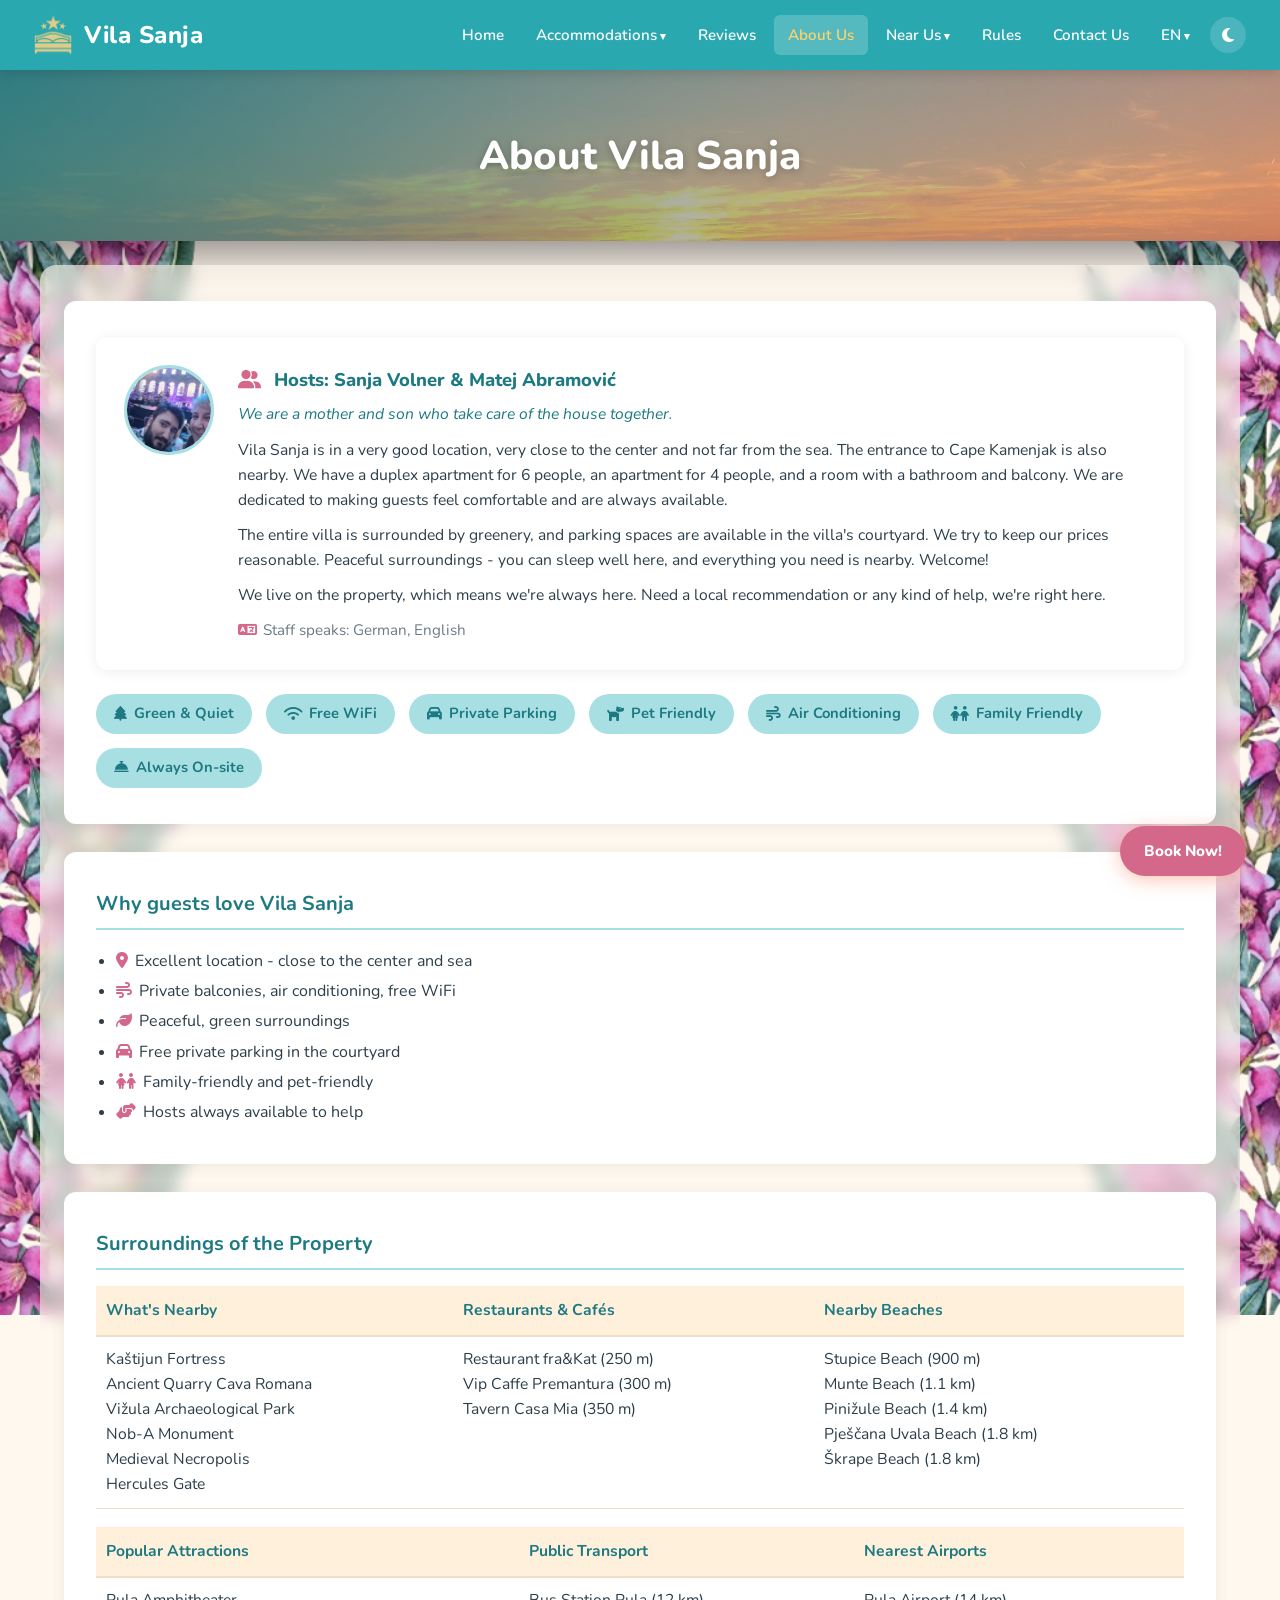
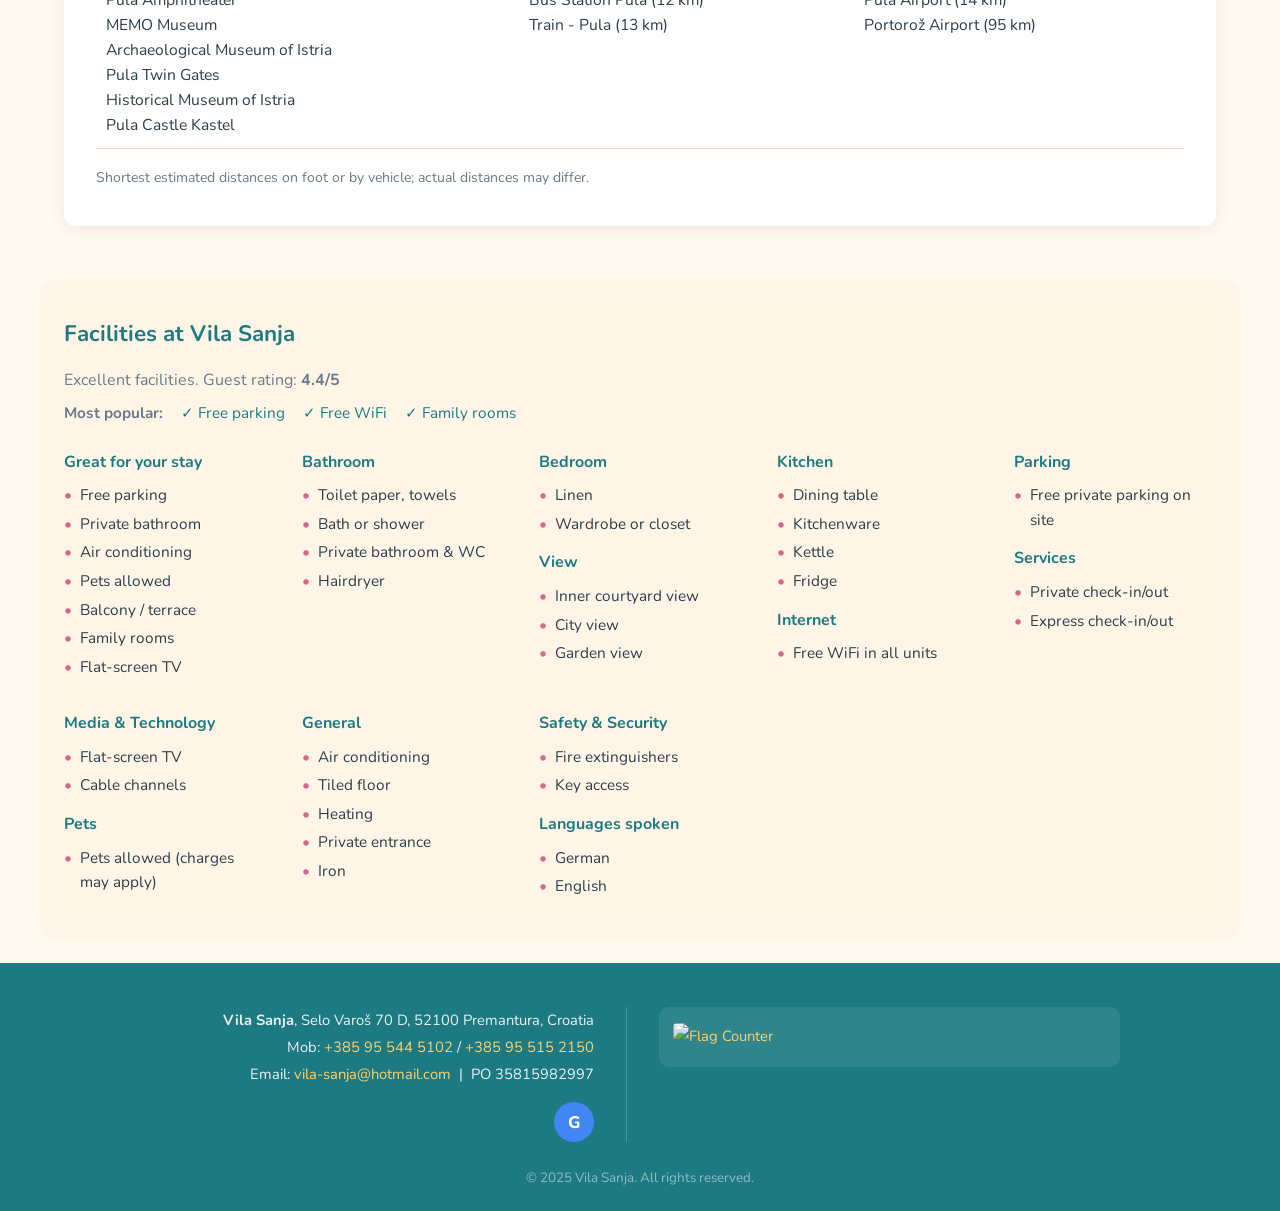
==== about.html @ 1d24e428 "Add dark mode feature and improve SEO metadata across all pages - Implemented dark mode toggle funct" ====
﻿<!DOCTYPE html>
<html lang="en">
<head>
    <meta charset="UTF-8">
    <meta name="viewport" content="width=device-width, initial-scale=1.0">
    <title>About Us - Vila Sanja, Premantura</title>
    <meta name="description" content="Learn about Vila Sanja, a family-run villa in Premantura, Istria. Meet your hosts and discover what makes our guests keep coming back.">
    <meta property="og:type" content="website">
    <meta property="og:site_name" content="Vila Sanja">
    <meta property="og:locale" content="en_US">
    <meta property="og:title" content="About Us – Vila Sanja | Family Villa in Premantura">
    <meta property="og:description" content="Learn about Vila Sanja, a family-run villa in Premantura, Istria. Meet your hosts and discover what makes our guests keep coming back.">
    <meta property="og:image" content="https://vilasanja.com/images/depo/sunset.jpg">
    <meta property="og:url" content="https://vilasanja.com/about.html">
    <meta name="twitter:card" content="summary_large_image">
    <meta name="twitter:title" content="About Us – Vila Sanja | Family Villa in Premantura">
    <meta name="twitter:description" content="Learn about Vila Sanja, a family-run villa in Premantura, Istria. Meet your hosts and discover what makes our guests keep coming back.">
    <meta name="twitter:image" content="https://vilasanja.com/images/depo/sunset.jpg>
    <link rel="icon" type="image/png" href="images/depo/logo.png">
    <link rel="stylesheet" href="styles.css">
    <script>try{document.documentElement.setAttribute('data-theme',localStorage.getItem('vs-theme')||'light')}catch(e){}</script>
    <link rel="stylesheet" href="https://cdnjs.cloudflare.com/ajax/libs/font-awesome/6.4.2/css/all.min.css">
</head>
<body>
<div class="deco deco-l" aria-hidden="true"></div>
<div class="deco deco-r" aria-hidden="true"></div>

<header id="site-header">
    <a href="index.html" class="header-logo">
        <img src="images/depo/logo.png" alt="Vila Sanja Logo" style="height:42px;width:auto;">
        <div class="logo">Vila Sanja</div>
    </a>
    <div class="menu-toggle"><span></span><span></span><span></span></div>
    <nav>
        <ul>
            <li><a href="index.html" data-i18n="nav.home">Home</a></li>
            <li class="dropdown">
                <a href="accommodations.html" class="dropdown-toggle" data-i18n="nav.accom">Accommodations</a>
                <ul class="dropdown-menu">
                    <li><a href="duplex-apartment.html" data-i18n="nav.duplex">Duplex Apartment</a></li>
                    <li><a href="one-bedroom.html" data-i18n="nav.apartment">Apartment</a></li>
                    <li><a href="room.html" data-i18n="nav.room">Room</a></li>
                </ul>
            </li>
            <li><a href="reviews.html" data-i18n="nav.reviews">Reviews</a></li>
            <li><a href="about.html" class="active" data-i18n="nav.about">About Us</a></li>
            <li class="dropdown">
                <a href="premantura.html" class="dropdown-toggle" data-i18n="nav.nearus">Near Us</a>
                <ul class="dropdown-menu">
                    <li><a href="premantura-beaches.html" data-i18n="nav.beaches">Rt Kamenjak</a></li>
                    <li><a href="premantura-attractions.html" data-i18n="nav.attr">Local Attractions</a></li>
                    <li><a href="premantura-towns.html" data-i18n="nav.towns">Nearby Towns</a></li>
                </ul>
            </li>
            <li><a href="rules.html" data-i18n="nav.rules">Rules</a></li>
            <li><a href="contact.html" data-i18n="nav.contact">Contact Us</a></li>
            <li class="dropdown">
                <a href="#" class="dropdown-toggle lang-toggle" id="lang-current"><i class="fa-solid fa-globe" style="font-size:0.85em;margin-right:4px;opacity:0.85;"></i>EN</a>
                <ul class="dropdown-menu">
                    <li><a href="#" class="lang-option" data-lang="en">EN - English</a></li>
                    <li><a href="#" class="lang-option" data-lang="hr">HR - Hrvatski</a></li>
                    <li><a href="#" class="lang-option" data-lang="de">DE - Deutsch</a></li>
                </ul>
            </li>
            <li>
                <button class="dark-mode-toggle" id="dark-mode-btn" aria-label="Switch to dark mode"><i class="fa-solid fa-moon"></i></button>
            </li>
        </ul>
    </nav>
</header>

<main>
    <section class="hero-mini">
        <h1 data-i18n="abt.hero">About Vila Sanja</h1>
    </section>

    <div class="section" style="padding-bottom:30px;">
        <!-- Host row -->
        <div class="about-card">
            <div class="host-box">
                <img loading="lazy" src="images/index/owners.jpg" alt="Sanja Volner &amp; Matej Abramović">
                <div>
                    <h3 style="margin:0 0 8px 0;color:var(--sea-deep);font-size:1.15rem;font-weight:800;">
                        <i class="fa-solid fa-user-group" style="color:var(--coral);margin-right:8px;"></i>
                        <span data-i18n="abt.host.title">Hosts: Sanja Volner &amp; Matej Abramović</span>
                    </h3>
                    <p style="margin-bottom:10px;font-style:italic;color:var(--sea-deep);" data-i18n="abt.host.intro">We are a mother and son who take care of the house together.</p>
                    <p data-i18n="abt.host.p1">Vila Sanja is in a very good location, very close to the center and not far from the sea. The entrance to Cape Kamenjak is also nearby. We have a duplex apartment for 6 people, an apartment for 4 people, and a room with a bathroom and balcony. We are dedicated to making guests feel comfortable and are always available.</p>
                    <p style="margin-top:10px;" data-i18n="abt.host.p2">The entire villa is surrounded by greenery, and parking spaces are available in the villa's courtyard. We try to keep our prices reasonable. Peaceful surroundings - you can sleep well here, and everything you need is nearby. Welcome!</p>
                    <p style="margin-top:10px;" data-i18n="abt.host.p3">We live on the property, which means we're always here. Need a local recommendation or any kind of help, we're right here.</p>
                    <p style="margin-top:10px;color:var(--text-lt);font-size:0.95rem;">
                        <i class="fa-solid fa-language" style="color:var(--coral);margin-right:6px;"></i><span data-i18n="abt.host.langs">Staff speaks: German, English</span>
                    </p>
                </div>
            </div>

            <!-- Feature chips -->
            <div class="features-bar" style="margin-top:24px;">
                <span class="feat-chip"><i class="fa-solid fa-tree"></i> <span data-i18n="abt.chip.green">Green &amp; Quiet</span></span>
                <span class="feat-chip"><i class="fa-solid fa-wifi"></i> <span data-i18n="abt.chip.wifi">Free WiFi</span></span>
                <span class="feat-chip"><i class="fa-solid fa-car"></i> <span data-i18n="abt.chip.park">Private Parking</span></span>
                <span class="feat-chip"><i class="fa-solid fa-dog"></i> <span data-i18n="abt.chip.pet">Pet Friendly</span></span>
                <span class="feat-chip"><i class="fa-solid fa-wind"></i> <span data-i18n="abt.chip.ac">Air Conditioning</span></span>
                <span class="feat-chip"><i class="fa-solid fa-children"></i> <span data-i18n="abt.chip.fam">Family Friendly</span></span>
                <span class="feat-chip"><i class="fa-solid fa-bell-concierge"></i> <span data-i18n="abt.chip.onsite">Always On-site</span></span>
            </div>
        </div>

        <!-- Why guests love us -->
        <div class="about-card">
            <div class="page-section-title" data-i18n="abt.love.title">Why guests love Vila Sanja</div>
            <ul style="padding-left:20px;margin:0;line-height:1.9;color:var(--text);">
                <li><i class="fa-solid fa-location-dot" style="color:var(--coral);margin-right:7px;"></i><span data-i18n="abt.love.1">Excellent location - close to the center and sea</span></li>
                <li><i class="fa-solid fa-wind" style="color:var(--coral);margin-right:7px;"></i><span data-i18n="abt.love.2">Private balconies, air conditioning, free WiFi</span></li>
                <li><i class="fa-solid fa-leaf" style="color:var(--coral);margin-right:7px;"></i><span data-i18n="abt.love.3">Peaceful, green surroundings</span></li>
                <li><i class="fa-solid fa-car" style="color:var(--coral);margin-right:7px;"></i><span data-i18n="abt.love.4">Free private parking in the courtyard</span></li>
                <li><i class="fa-solid fa-children" style="color:var(--coral);margin-right:7px;"></i><span data-i18n="abt.love.5">Family-friendly and pet-friendly</span></li>
                <li><i class="fa-solid fa-handshake-angle" style="color:var(--coral);margin-right:7px;"></i><span data-i18n="abt.love.6">Hosts always available to help</span></li>
            </ul>
        </div>

        <!-- Surroundings -->
        <div class="about-card">
            <div class="page-section-title" data-i18n="abt.surr.title">Surroundings of the Property</div>
            <table class="about-location-table">
                <thead>
                    <tr>
                        <th data-i18n="abt.tbl.nearby">What's Nearby</th>
                        <th data-i18n="abt.tbl.rest">Restaurants &amp; Cafés</th>
                        <th data-i18n="abt.tbl.beach">Nearby Beaches</th>
                    </tr>
                </thead>
                <tbody>
                    <tr>
                        <td>Kaštijun Fortress<br>Ancient Quarry Cava Romana<br>Vižula Archaeological Park<br>Nob-A Monument<br>Medieval Necropolis<br>Hercules Gate</td>
                        <td>Restaurant fra&amp;Kat (250 m)<br>Vip Caffe Premantura (300 m)<br>Tavern Casa Mia (350 m)</td>
                        <td>Stupice Beach (900 m)<br>Munte Beach (1.1 km)<br>Pinižule Beach (1.4 km)<br>Pješčana Uvala Beach (1.8 km)<br>Škrape Beach (1.8 km)</td>
                    </tr>
                </tbody>
            </table>
            <table class="about-location-table">
                <thead>
                    <tr>
                        <th data-i18n="abt.tbl.attr">Popular Attractions</th>
                        <th data-i18n="abt.tbl.trans">Public Transport</th>
                        <th data-i18n="abt.tbl.air">Nearest Airports</th>
                    </tr>
                </thead>
                <tbody>
                    <tr>
                        <td>Pula Amphitheater<br>MEMO Museum<br>Archaeological Museum of Istria<br>Pula Twin Gates<br>Historical Museum of Istria<br>Pula Castle Kastel</td>
                        <td>Bus Station Pula (12 km)<br>Train - Pula (13 km)</td>
                        <td>Pula Airport (14 km)<br>Portorož Airport (95 km)</td>
                    </tr>
                </tbody>
            </table>
            <p style="font-size:0.88rem;color:var(--text-lt);margin:4px 0 0 0;" data-i18n="abt.tbl.note">Shortest estimated distances on foot or by vehicle; actual distances may differ.</p>
        </div>
    </div>

    <!-- Facilities -->
    <section class="section-alt">
        <div class="inner">
            <div class="page-section-title" style="font-size:1.4rem;border-bottom:none;padding-bottom:0;" data-i18n="abt.fac.title">Facilities at Vila Sanja</div>
            <p style="color:var(--text-lt);margin:6px 0 8px 0;" data-i18n="abt.fac.rating">Excellent facilities. Guest rating: <strong>4.4/5</strong></p>
            <div style="color:var(--text-lt);margin-bottom:24px;font-size:0.96rem;">
                <strong data-i18n="abt.fac.pop">Most popular:</strong>
                <span style="margin-left:14px;color:var(--sea-deep);">&#10003; Free parking</span>
                <span style="margin-left:14px;color:var(--sea-deep);" data-i18n="abt.pop.wifi">&#10003; Free WiFi</span>
                <span style="margin-left:14px;color:var(--sea-deep);" data-i18n="abt.pop.fam">&#10003; Family rooms</span>
            </div>
            <div class="feat-grid">
                <div>
                    <div class="feat-title" data-i18n="abt.fac.t1">Great for your stay</div>
                    <ul class="feat-list">
                        <li data-i18n="abt.f1.l1">Free parking</li><li data-i18n="abt.f1.l2">Private bathroom</li><li data-i18n="abt.f1.l3">Air conditioning</li>
                        <li data-i18n="abt.f1.l4">Pets allowed</li><li data-i18n="abt.f1.l5">Balcony / terrace</li><li data-i18n="abt.f1.l6">Family rooms</li><li data-i18n="abt.f1.l7">Flat-screen TV</li>
                    </ul>
                </div>
                <div>
                    <div class="feat-title" data-i18n="abt.fac.t2">Bathroom</div>
                    <ul class="feat-list">
                        <li data-i18n="abt.f2.l1">Toilet paper, towels</li><li data-i18n="abt.f2.l2">Bath or shower</li>
                        <li data-i18n="abt.f2.l3">Private bathroom &amp; WC</li><li data-i18n="abt.f2.l4">Hairdryer</li>
                    </ul>
                </div>
                <div>
                    <div class="feat-title" data-i18n="abt.fac.t3">Bedroom</div>
                    <ul class="feat-list"><li data-i18n="abt.f3.l1">Linen</li><li data-i18n="abt.f3.l2">Wardrobe or closet</li></ul>
                    <div class="feat-title" style="margin-top:14px;" data-i18n="abt.fac.t4">View</div>
                    <ul class="feat-list">
                        <li data-i18n="abt.f4.l1">Inner courtyard view</li><li data-i18n="abt.f4.l2">City view</li><li data-i18n="abt.f4.l3">Garden view</li>
                    </ul>
                </div>
                <div>
                    <div class="feat-title" data-i18n="abt.fac.t6">Kitchen</div>
                    <ul class="feat-list"><li data-i18n="abt.f6.l1">Dining table</li><li data-i18n="abt.f6.l2">Kitchenware</li><li data-i18n="abt.f6.l3">Kettle</li><li data-i18n="abt.f6.l4">Fridge</li></ul>
                    <div class="feat-title" style="margin-top:14px;" data-i18n="abt.fac.t7">Internet</div>
                    <ul class="feat-list"><li data-i18n="abt.f7.l1">Free WiFi in all units</li></ul>
                </div>
                <div>
                    <div class="feat-title" data-i18n="abt.fac.t8">Parking</div>
                    <ul class="feat-list"><li data-i18n="abt.f8.l1">Free private parking on site</li></ul>
                    <div class="feat-title" style="margin-top:14px;" data-i18n="abt.fac.t9">Services</div>
                    <ul class="feat-list"><li data-i18n="abt.f9.l1">Private check-in/out</li><li data-i18n="abt.f9.l2">Express check-in/out</li></ul>
                </div>
                <div>
                    <div class="feat-title" data-i18n="abt.fac.t10">Media &amp; Technology</div>
                    <ul class="feat-list"><li data-i18n="abt.f10.l1">Flat-screen TV</li><li data-i18n="abt.f10.l2">Cable channels</li></ul>
                    <div class="feat-title" style="margin-top:14px;" data-i18n="abt.fac.t11">Pets</div>
                    <ul class="feat-list"><li data-i18n="abt.f11.l1">Pets allowed (charges may apply)</li></ul>
                </div>
                <div>
                    <div class="feat-title" data-i18n="abt.fac.t12">General</div>
                    <ul class="feat-list">
                        <li data-i18n="abt.f12.l1">Air conditioning</li><li data-i18n="abt.f12.l2">Tiled floor</li><li data-i18n="abt.f12.l3">Heating</li>
                        <li data-i18n="abt.f12.l4">Private entrance</li><li data-i18n="abt.f12.l6">Iron</li>
                    </ul>
                </div>
                <div>
                    <div class="feat-title" data-i18n="abt.fac.t13">Safety &amp; Security</div>
                    <ul class="feat-list"><li data-i18n="abt.f13.l1">Fire extinguishers</li><li data-i18n="abt.f13.l2">Key access</li></ul>
                    <div class="feat-title" style="margin-top:14px;" data-i18n="abt.fac.t14">Languages spoken</div>
                    <ul class="feat-list"><li data-i18n="abt.f14.l1">German</li><li data-i18n="abt.f14.l2">English</li></ul>
                </div>
            </div>
        </div>
    </section>
</main>

<a href="contact.html" class="book-now" data-i18n="nav.booknow">Book Now!</a>

<footer>
    <div class="footer-main">
        <div class="footer-info">
            <strong>Vila Sanja</strong>, Selo Varoš 70 D, 52100 Premantura, Croatia<br>
            Mob: <a href="tel:+385955445102">+385 95 544 5102</a> / <a href="tel:+385955152150">+385 95 515 2150</a><br>
            Email: <a href="mailto:vila-sanja@hotmail.com">vila-sanja@hotmail.com</a> &nbsp;|&nbsp; PO 35815982997
            <div class="footer-icons">
                <a href="https://goo.gl/maps/4n1o6Q5zZ8w6j7yF8" target="_blank" class="f-icon f-g" aria-label="Google Maps">G</a>
            </div>
        </div>
        <div class="footer-divider"></div>
        <div class="footer-counter">
            <a href="https://info.flagcounter.com/Xy97"><img src="https://s01.flagcounter.com/count2/Xy97/bg_FFFFFF/txt_000000/border_FFFFFF/columns_5/maxflags_20/viewers_0/labels_1/pageviews_1/flags_0/percent_0/" alt="Flag Counter" border="0"></a>
        </div>
    </div>
    <div class="footer-copy">&copy; 2025 Vila Sanja. All rights reserved.</div>
</footer>

<script src="translations.js"></script>
<script>
const menuToggle = document.querySelector('.menu-toggle');
const nav = document.querySelector('nav');
menuToggle.addEventListener('click', () => {
    menuToggle.classList.toggle('active');
    nav.classList.toggle('active');
});
document.addEventListener('click', (e) => {
    if (!nav.contains(e.target) && !menuToggle.contains(e.target)) {
        menuToggle.classList.remove('active');
        nav.classList.remove('active');
    }
});
document.querySelectorAll('nav a:not(.lang-option):not(.lang-toggle)').forEach(link => {
    link.addEventListener('click', () => {
        menuToggle.classList.remove('active');
        nav.classList.remove('active');
    });
});
</script>
</body>
</html>
---- styles.css ----
/* === VILA SANJA – Sunny Beach Pastel Theme === */
@import url('https://fonts.googleapis.com/css2?family=Nunito:wght@400;600;700;800&display=swap');

:root {
    --sand:      #FFF8EF;
    --sand-mid:  #FFF0DC;
    --sand-dark: #F5E6CC;
    --sea:       #2AA8B0;
    --sea-deep:  #1E7A82;
    --sea-light: #A8DFE3;
    --coral:     #D4688A;
    --coral-dk:  #B84E72;
    --sun:       #FFD26B;
    --sun-lt:    #FFF3C4;
    --sky:       #A8D8F0;
    --text:      #2C3E4A;
    --text-lt:   #6B7A88;
    --white:     #FFFFFF;
    --border:    #F0DFC8;
    --radius:    12px;
}

/* === DARK MODE PALETTE === */
/*
 * --white stays #fff: it is used for text/icons on colored surfaces (nav, buttons,
 * hero). Card/panel backgrounds are overridden explicitly per-component below.
 */
[data-theme="dark"] {
    --sand:      #0F1923;
    --sand-mid:  #152031;
    --sand-dark: #1A2B3D;
    --sea:       #2EC4B6;
    --sea-deep:  #3DCFC1;
    --sea-light: #2A5A6A;
    --coral:     #E07898;
    --coral-dk:  #C85E80;
    --sun:       #FFD26B;
    --sun-lt:    #251C08;
    --sky:       #1A3A5C;
    --text:      #D8E8F2;
    --text-lt:   #7FA0B5;
    --white:     #FFFFFF;
    --border:    #243A4E;
}

[data-theme="dark"] body {
    background: #0F1923;
    color: #D8E8F2;
}

/* ── Header ── */
[data-theme="dark"] header {
    background: #0B1520;
    box-shadow: 0 2px 16px rgba(0,0,0,0.45);
}

/* ── Nav dropdown menus ── */
[data-theme="dark"] .dropdown-menu {
    background: #152031;
    box-shadow: 0 4px 20px rgba(0,0,0,0.45);
    border: 1px solid #243A4E;
}
[data-theme="dark"] .dropdown-menu a {
    color: #3DCFC1;
}
[data-theme="dark"] .dropdown-menu a:hover,
[data-theme="dark"] .dropdown-menu a.active {
    background: #1A2B3D;
    color: #FFD26B;
}

/* ── Mobile nav sidebar ── */
@media (max-width: 800px) {
    [data-theme="dark"] nav {
        background: #0B1520;
    }
}

/* ── Cards and white-background panels ── */
[data-theme="dark"] .card,
[data-theme="dark"] .info-card,
[data-theme="dark"] .host-box,
[data-theme="dark"] .about-card,
[data-theme="dark"] .rule-card,
[data-theme="dark"] .contact-block,
[data-theme="dark"] .booking-card,
[data-theme="dark"] .faq-question {
    background: #1A2B3D;
    box-shadow: 0 2px 14px rgba(0,0,0,0.35);
}
[data-theme="dark"] .faq-question:hover { background: #1E3347; }
[data-theme="dark"] .faq-answer       { background: #0F1923; }

/* ── Sections (hardcoded rgba in base styles — must override explicitly) ── */
[data-theme="dark"] .section {
    background: rgba(26, 43, 61, 0.88);
}
[data-theme="dark"] .section-alt .inner {
    background: rgba(21, 32, 49, 0.95);
}
[data-theme="dark"] .room-intro {
    background: rgba(21, 32, 49, 0.97);
}

/* ── Feat chip — fix near-zero contrast (sea-light bg + sea-deep text) ── */
[data-theme="dark"] .feat-chip {
    background: rgba(46, 196, 182, 0.13);
    color: #3DCFC1;
}

/* ── Note box & time slot ── */
[data-theme="dark"] .note-box {
    background: #1A1800;
    border-left-color: #FFD26B;
    color: #D8E8F2;
}
[data-theme="dark"] .time-slot {
    background: #251C08;
    color: #FFD26B;
}

/* ── Booking contact info ── */
[data-theme="dark"] .booking-contact-info {
    background: #152031;
}

/* ── About location table ── */
[data-theme="dark"] .about-location-table th {
    background: #152031;
    border-bottom-color: #243A4E;
}
[data-theme="dark"] .about-location-table td {
    border-bottom-color: #243A4E;
}

/* ── Page-specific cards (inline <style> blocks in individual pages) ── */
[data-theme="dark"] .attr-card,
[data-theme="dark"] .beach-tip-card,
[data-theme="dark"] .preman-hub-card,
[data-theme="dark"] .apt-sleep-card,
[data-theme="dark"] .apt-amen-col {
    background: #1A2B3D;
    box-shadow: 0 2px 14px rgba(0,0,0,0.35);
}
[data-theme="dark"] .town-card {
    background: #1A2B3D;
    border-color: #243A4E;
    box-shadow: 0 2px 14px rgba(0,0,0,0.35);
}
[data-theme="dark"] .apt-amen-col ul li {
    border-bottom-color: rgba(255,255,255,0.06);
}

/* ── Info banner ── */
[data-theme="dark"] .info-banner {
    background: #1A1800;
    border-left-color: var(--coral);
    color: #D8E8F2;
}

/* ── Photo placeholder ── */
[data-theme="dark"] .photo-placeholder {
    background: #0F1F2E;
    border-color: #2A5A6A;
    color: #7FA0B5;
}
[data-theme="dark"] .photo-placeholder .ph-label { color: #5A8A9A; }

/* ── Footer ── */
[data-theme="dark"] footer {
    background: #080F18;
    color: rgba(216,232,242,0.85);
}
[data-theme="dark"] .footer-counter {
    background: rgba(255,255,255,0.05);
}
[data-theme="dark"] .footer-divider {
    background: rgba(255,255,255,0.1);
}

/* ── Dark mode toggle button ── */
.dark-mode-toggle {
    background: rgba(255,255,255,0.15);
    border: none;
    color: #ffffff;
    width: 36px;
    height: 36px;
    border-radius: 50%;
    cursor: pointer;
    display: flex;
    align-items: center;
    justify-content: center;
    font-size: 1rem;
    transition: background 0.2s, color 0.2s, transform 0.2s;
    padding: 0;
    margin: 0 2px;
}
.dark-mode-toggle:hover {
    background: rgba(255,255,255,0.28);
    transform: scale(1.1);
}
[data-theme="dark"] .dark-mode-toggle {
    background: rgba(46,196,182,0.18);
    color: #FFD26B;
}
[data-theme="dark"] .dark-mode-toggle:hover {
    background: rgba(46,196,182,0.32);
}

*, *::before, *::after { box-sizing: border-box; }
html { scroll-behavior: smooth; }

body {
    font-family: 'Nunito', 'Helvetica', Arial, sans-serif;
    margin: 0;
    padding: 0;
    line-height: 1.6;
    color: var(--text);
    background: var(--sand);
}

/* ── HEADER ── */
header {
    position: fixed;
    top: 0; left: 0;
    width: 100%;
    background: var(--sea);
    color: var(--white);
    padding: 0 32px;
    height: 70px;
    z-index: 1000;
    display: flex;
    justify-content: space-between;
    align-items: center;
    box-shadow: 0 2px 12px rgba(0,0,0,0.15);
}

.header-logo {
    display: flex;
    align-items: center;
    gap: 10px;
    text-decoration: none;
}

.header-logo .logo {
    color: var(--white);
    font-size: 1.5rem;
    font-weight: 800;
    letter-spacing: 0.5px;
}

.header-logo:hover .logo { color: var(--sun); }

/* ── NAV ── */
nav ul {
    list-style: none;
    margin: 0; padding: 0;
    display: flex;
    align-items: center;
    gap: 4px;
}

nav ul li a,
nav ul li .dropdown-toggle {
    color: var(--white);
    text-decoration: none;
    padding: 8px 14px;
    border-radius: 6px;
    font-size: 0.95rem;
    font-weight: 600;
    display: block;
    transition: background 0.2s, color 0.2s;
    white-space: nowrap;
}

nav ul li a.active,
nav ul li a:hover,
nav ul li .dropdown-toggle.active,
nav ul li .dropdown-toggle:hover {
    background: rgba(255,255,255,0.2);
    color: var(--sun);
}

nav ul li .dropdown-toggle::after { content: " ▾"; font-size: 0.7em; }

.dropdown { position: relative; }

.dropdown-menu {
    display: none;
    position: absolute;
    top: 100%; left: 50%;
    transform: translateX(-50%);
    background: var(--white);
    min-width: 190px;
    box-shadow: 0 4px 20px rgba(0,0,0,0.13);
    border-radius: var(--radius);
    z-index: 1001;
    overflow: hidden;
    margin-top: 0;
    padding-top: 6px;
}

nav ul li.dropdown:hover .dropdown-menu,
nav ul li.dropdown:focus-within .dropdown-menu,
.lang-open > .dropdown-menu { display: block; }

.dropdown-menu li { width: 100%; }

.dropdown-menu a {
    display: block;
    padding: 11px 18px;
    color: var(--sea-deep);
    font-size: 0.95rem;
    font-weight: 600;
    text-decoration: none;
    transition: background 0.2s;
}

.dropdown-menu a:hover,
.dropdown-menu a.active {
    background: var(--sand-mid);
    color: var(--sea-deep);
}

/* ── HAMBURGER ── */
.menu-toggle {
    display: none;
    flex-direction: column;
    justify-content: space-between;
    width: 28px; height: 20px;
    cursor: pointer;
    z-index: 1001;
}

.menu-toggle span {
    display: block;
    height: 3px; width: 100%;
    background: var(--white);
    border-radius: 2px;
    transition: all 0.3s ease;
}

.menu-toggle.active span:nth-child(1) { transform: rotate(45deg) translate(5px, 5px); }
.menu-toggle.active span:nth-child(2) { opacity: 0; }
.menu-toggle.active span:nth-child(3) { transform: rotate(-45deg) translate(7px, -7px); }

main {
    padding-top: 70px;
}


/* ── HERO (full viewport) ── */
.hero {
    height: calc(100vh - 70px);
    min-height: 500px;
    background: linear-gradient(160deg, rgba(30,122,130,0.55) 0%, rgba(255,143,112,0.38) 100%),
                url('images/depo/sunset.jpg') center/cover no-repeat;
    display: flex;
    flex-direction: column;
    align-items: center;
    justify-content: center;
    text-align: center;
    color: var(--white);
    position: relative;
    z-index: 1;
}

.hero-content {
    max-width: 680px;
    padding: 44px 40px;
    background: rgba(255, 252, 248, 0.13);
    backdrop-filter: blur(16px);
    -webkit-backdrop-filter: blur(16px);
    border-radius: 22px;
    border: 1.5px solid rgba(255,255,255,0.32);
    box-shadow: 0 8px 40px rgba(0,0,0,0.15);
    margin: 24px;
}

.hero h1 {
    font-size: 2.8rem;
    margin: 0 0 16px 0;
    font-weight: 800;
    line-height: 1.2;
    text-shadow: 0 2px 12px rgba(0,0,0,0.25);
}

.hero h2 {
    font-size: 1.2rem;
    margin: 0 0 18px 0;
    font-weight: 600;
    opacity: 0.88;
    letter-spacing: 0.3px;
    text-shadow: 0 1px 8px rgba(0,0,0,0.2);
}

.hero p {
    font-size: 1.15rem;
    margin: 0 0 28px 0;
    opacity: 0.95;
    text-shadow: 0 1px 6px rgba(0,0,0,0.2);
}

/* Scroll hint arrow */
.scroll-hint {
    position: absolute;
    bottom: 28px;
    left: 50%;
    transform: translateX(-50%);
    display: flex;
    flex-direction: column;
    align-items: center;
    gap: 4px;
    color: rgba(255,255,255,0.8);
    font-size: 0.8rem;
    font-weight: 600;
    letter-spacing: 0.5px;
    animation: scrollBounce 2s ease-in-out infinite;
    cursor: pointer;
    text-shadow: 0 1px 4px rgba(0,0,0,0.3);
}

.scroll-hint i {
    font-size: 1.4rem;
    display: block;
}

@keyframes scrollBounce {
    0%, 100% { transform: translateX(-50%) translateY(0); opacity: 0.8; }
    50%       { transform: translateX(-50%) translateY(8px); opacity: 1; }
}

/* ── HERO MINI (inner pages) ── */
.hero-mini {
    height: 19vh;
    min-height: 100px;
    background: linear-gradient(135deg, rgba(30,122,130,0.82) 0%, rgba(255,143,112,0.5) 100%),
                url('images/depo/sunset.jpg') center/cover no-repeat;
    display: flex;
    align-items: center;
    justify-content: center;
    text-align: center;
    color: var(--white);
    position: relative;
    z-index: 1;
    box-shadow: 0 10px 48px rgba(0,0,0,0.52);
}

.hero-mini h1 {
    font-size: 2.5rem;
    margin: 0;
    font-weight: 800;
    text-shadow: 0 2px 8px rgba(0,0,0,0.25);
}

/* ── CTA BUTTON ── */
.cta-button {
    display: inline-block;
    background: var(--coral);
    color: var(--white);
    padding: 14px 32px;
    border-radius: 30px;
    text-decoration: none;
    font-weight: 700;
    font-size: 1rem;
    border: none;
    cursor: pointer;
    transition: background 0.2s, transform 0.15s;
    box-shadow: 0 3px 14px rgba(255,143,112,0.4);
}

.cta-button:hover {
    background: var(--coral-dk);
    transform: translateY(-2px);
    color: var(--white);
}

.cta-button.sea {
    background: var(--sea);
    box-shadow: 0 3px 14px rgba(42,168,176,0.35);
}
.cta-button.sea:hover { background: var(--sea-deep); }

/* ── FLOATING BOOK NOW ── */
.book-now {
    position: fixed;
    bottom: 24px; right: 34px;
    background: var(--coral);
    color: var(--white);
    padding: 13px 24px;
    border-radius: 30px;
    text-decoration: none;
    font-weight: 800;
    font-size: 0.95rem;
    box-shadow: 0 4px 18px rgba(255,143,112,0.5);
    transition: transform 0.2s, background 0.2s, opacity 0.35s;
    z-index: 999;
}

.book-now:hover { background: var(--coral-dk); transform: translateY(-3px); color: var(--white); }
.book-now.scroll-hidden { opacity: 0; pointer-events: none; transform: translateY(10px); }

/* ── LAYOUT HELPERS ── */
/*
 * .section and .inner containers need position:relative + z-index:1 so their
 * stacking contexts paint at step 7 in the root stacking order — after the
 * deco (position:fixed; z-index:0) at step 6. Without this, the deco appears
 * on top of all non-positioned block content.
 * .section-alt stays non-positioned so its full-width sandy background remains
 * at step 3 (below the deco), letting the floral strip show in the gutters.
 */
.section { max-width: 1200px; margin: 24px auto; padding: 36px 24px; position: relative; z-index: 1; background: rgba(255,248,239,0.6); backdrop-filter: blur(8px); -webkit-backdrop-filter: blur(8px); border-radius: 16px; }
.section-alt { margin: 24px; border-radius: 16px; }
.section-alt .inner { max-width: 1200px; margin: 0 auto; padding: 36px 24px; position: relative; z-index: 1; backdrop-filter: blur(8px); -webkit-backdrop-filter: blur(8px); background: rgba(255,244,230,0.82); border-radius: 16px; }
.section-sea { background: var(--sea); color: var(--white); }
.section-sea .inner { max-width: 1200px; margin: 0 auto; padding: 64px 24px; position: relative; z-index: 1; }

.section-title {
    font-size: 2rem; font-weight: 800;
    color: var(--sea-deep); margin: 0 0 8px 0;
}

.section-sea .section-title { color: var(--white); }

.section-sub {
    color: var(--text-lt); font-size: 1.05rem;
    margin: 0 0 36px 0;
}

.section-sea .section-sub { color: rgba(255,255,255,0.8); }

.divider {
    width: 56px; height: 4px;
    background: var(--coral);
    border-radius: 2px; margin: 0 0 20px 0;
}
.divider-c { margin: 0 auto 20px auto; }

/* ── CARDS ── */
.card {
    background: var(--white);
    border-radius: var(--radius);
    overflow: hidden;
    box-shadow: 0 2px 14px rgba(0,0,0,0.07);
    transition: transform 0.2s, box-shadow 0.2s;
    display: flex; flex-direction: column;
}
.card:hover { transform: translateY(-5px); box-shadow: 0 6px 28px rgba(0,0,0,0.12); }
.card img { width: 100%; height: 200px; object-fit: cover; display: block; }
.card-body { padding: 22px; flex: 1; display: flex; flex-direction: column; }
.card-title { font-size: 1.15rem; font-weight: 700; color: var(--sea-deep); margin: 0 0 8px 0; }
.card-desc { color: var(--text-lt); font-size: 0.97rem; margin: 0 0 16px 0; flex: 1; }

/* ── ACCOMM GRID ── */
.accom-grid {
    display: grid;
    grid-template-columns: repeat(auto-fit, minmax(260px, 1fr));
    gap: 28px;
    margin-top: 36px;
}

/* ── FEATURES BAR ── */
.features-bar {
    display: flex;
    flex-wrap: wrap;
    gap: 14px;
    margin-top: 28px;
}

.feat-chip {
    background: var(--sea-light);
    color: var(--sea-deep);
    padding: 8px 18px;
    border-radius: 30px;
    font-weight: 700;
    font-size: 0.92rem;
    display: flex; align-items: center; gap: 7px;
}

/* ── ABOUT FLEX ── */
.about-flex {
    display: flex;
    flex-wrap: wrap;
    gap: 48px;
    align-items: center;
}
.about-text { flex: 1 1 340px; }
.about-text h2 { font-size: 2rem; font-weight: 800; color: var(--sea-deep); margin: 0 0 10px 0; }
.about-text p { color: var(--text); font-size: 1.02rem; line-height: 1.75; margin: 0 0 16px 0; }
.about-img { flex: 1 1 280px; }
.about-img img { width: 100%; border-radius: var(--radius); box-shadow: 0 4px 28px rgba(0,0,0,0.12); }

/* ── INFO GRID (home page) ── */
.info-grid {
    display: grid;
    grid-template-columns: repeat(auto-fit, minmax(220px, 1fr));
    gap: 24px;
}

.info-card {
    background: var(--white);
    border-radius: var(--radius);
    padding: 28px 22px;
    text-align: center;
    box-shadow: 0 2px 12px rgba(0,0,0,0.07);
    border-bottom: 4px solid var(--sea-light);
    transition: transform 0.2s;
}
.info-card:hover { transform: translateY(-4px); }
.info-card h2 { font-size: 1.15rem; color: var(--sea-deep); font-weight: 800; margin: 0 0 8px 0; }
.info-card p { color: var(--text-lt); margin: 0 0 18px 0; font-size: 0.96rem; }
.info-card a { color: var(--coral); font-weight: 700; text-decoration: none; }
.info-card a:hover { text-decoration: underline; }

/* ── STATS ── */
.stats-bar {
    display: flex;
    justify-content: center;
    gap: 48px;
    flex-wrap: wrap;
    text-align: center;
    padding: 40px 24px;
    background: var(--sea);
    color: var(--white);
    position: relative;
    z-index: 1;
}
.stat-num { display: block; font-size: 2.6rem; font-weight: 800; color: var(--sun); }
.stat-lbl { font-size: 0.95rem; opacity: 0.9; }

/* ── HOST BOX ── */
.host-box {
    display: flex;
    align-items: flex-start;
    gap: 24px;
    padding: 28px;
    background: var(--white);
    border-radius: var(--radius);
    box-shadow: 0 2px 14px rgba(0,0,0,0.07);
}
.host-box img {
    width: 90px; height: 90px;
    border-radius: 50%;
    object-fit: cover;
    border: 3px solid var(--sea-light);
    flex-shrink: 0;
}
.host-box h3 { margin: 0 0 8px 0; color: var(--sea-deep); font-size: 1.1rem; }
.host-box p { margin: 0; color: var(--text); font-size: 0.98rem; line-height: 1.6; }

/* ── ROOM INTRO ── */
.room-intro {
    display: grid;
    grid-template-columns: 1fr 1fr;
    gap: 48px;
    align-items: start;
    max-width: 1100px;
    margin: 24px auto;
    padding: 60px 24px;
    position: relative;
    z-index: 1;
    background: rgba(255,248,239,0.88);
    backdrop-filter: blur(8px);
    -webkit-backdrop-filter: blur(8px);
    border-radius: 16px;
}
.room-image img {
    width: 100%;
    border-radius: var(--radius);
    box-shadow: 0 4px 24px rgba(0,0,0,0.12);
    object-fit: cover;
    max-height: 420px;
    cursor: pointer;
}
.room-desc h2 { font-size: 2rem; color: var(--sea-deep); margin: 0 0 16px 0; font-weight: 800; }
.room-desc p { color: var(--text); font-size: 1.02rem; line-height: 1.75; margin: 0 0 20px 0; }

.room-highlights {
    list-style: none; padding: 0; margin: 0;
    display: grid;
    grid-template-columns: 1fr 1fr;
    gap: 10px;
}
.room-highlights li {
    padding-left: 22px; position: relative;
    color: var(--text); font-size: 0.97rem; line-height: 1.5;
}
.room-highlights li::before { content: "✓"; position: absolute; left: 0; color: var(--coral); font-weight: 800; }

/* ── ROOM GALLERY ── */
.room-gallery {
    background: var(--sand-mid);
    padding: 52px 24px;
    text-align: center;
    position: relative;
    z-index: 1;
}
.room-gallery h2 { font-size: 1.8rem; color: var(--sea-deep); margin: 0 0 28px 0; font-weight: 800; }

.gallery-main {
    position: relative;
    max-width: 700px;
    margin: 0 auto;
    border-radius: var(--radius);
    overflow: hidden;
    box-shadow: 0 4px 24px rgba(0,0,0,0.12);
}
.gallery-main img { width: 100%; max-height: 430px; object-fit: cover; display: block; cursor: zoom-in; }

.gallery-arrow {
    position: absolute; top: 50%; transform: translateY(-50%);
    background: rgba(0,0,0,0.32); border: none;
    color: white; font-size: 0.95rem;
    width: 36px; height: 36px;
    display: flex; align-items: center; justify-content: center;
    cursor: pointer; border-radius: 50%;
    transition: background 0.2s;
    z-index: 2;
}
.gallery-arrow:hover { background: rgba(0,0,0,0.62); }
.gallery-arrow.left { left: 10px; }
.gallery-arrow.right { right: 10px; }

.gallery-thumbnails {
    display: flex; justify-content: center;
    gap: 10px; margin-top: 16px; flex-wrap: wrap;
    max-width: 700px; margin-left: auto; margin-right: auto;
}

/* ── SLIDESHOW DOTS ── */
.slideshow-wrap { position: relative; display: block; width: 100%; }
.slideshow-dots {
    position: absolute; bottom: 12px; left: 50%; transform: translateX(-50%);
    display: flex; gap: 8px; z-index: 2;
}
.sdot {
    width: 9px; height: 9px; border-radius: 50%;
    background: rgba(255,255,255,0.45);
    border: 1.5px solid rgba(255,255,255,0.9);
    transition: background 0.25s; cursor: pointer;
}
.sdot.active { background: rgba(255,255,255,0.95); }
.gallery-thumb {
    width: 60px; height: 60px;
    object-fit: cover; border-radius: 6px;
    cursor: pointer; border: 3px solid transparent;
    transition: border-color 0.2s;
}
.gallery-thumb.selected, .gallery-thumb:hover { border-color: var(--coral); }

/* ── LIGHTBOX ── */
.lightbox {
    display: none;
    position: fixed; inset: 0;
    z-index: 9999;
    background: rgba(0,0,0,0.82);
    backdrop-filter: blur(10px);
    -webkit-backdrop-filter: blur(10px);
    align-items: center; justify-content: center;
}
.lightbox.open { display: flex; }
.lightbox-img {
    max-width: 90vw; max-height: 88vh;
    border-radius: 10px;
    box-shadow: 0 12px 56px rgba(0,0,0,0.6);
    object-fit: contain;
    display: block;
}
.lb-btn {
    position: fixed; top: 50%; transform: translateY(-50%);
    background: rgba(255,255,255,0.12); border: none;
    color: white; font-size: 1.5rem;
    width: 50px; height: 50px;
    display: flex; align-items: center; justify-content: center;
    cursor: pointer; border-radius: 50%;
    transition: background 0.2s;
}
.lb-btn:hover { background: rgba(255,255,255,0.28); }
.lb-prev { left: 16px; }
.lb-next { right: 16px; }
.lb-close {
    position: fixed; top: 16px; right: 16px;
    background: rgba(255,255,255,0.12); border: none;
    color: white; font-size: 1.3rem;
    width: 42px; height: 42px;
    display: flex; align-items: center; justify-content: center;
    cursor: pointer; border-radius: 50%;
    transition: background 0.2s;
}
.lb-close:hover { background: rgba(255,255,255,0.28); }

/* ── CONTACT ── */
.contact-wrap { max-width: 900px; margin: 0 auto; }

.contact-block {
    background: var(--white);
    border-radius: var(--radius);
    padding: 28px;
    margin-bottom: 24px;
    box-shadow: 0 2px 12px rgba(0,0,0,0.07);
    border-left: 4px solid var(--sea-light);
}
.contact-block h2 {
    font-size: 1rem; color: var(--sea);
    margin: 0 0 14px 0; font-weight: 700;
    text-transform: uppercase; letter-spacing: 0.5px;
}
.contact-block p, .contact-block li { color: var(--text); font-size: 1rem; margin: 0 0 8px 0; line-height: 1.6; }
.contact-block a { color: var(--coral); font-weight: 600; text-decoration: none; }
.contact-block a:hover { text-decoration: underline; }
.contact-block ul { padding-left: 20px; margin: 0; }

/* ── ABOUT MAIN ── */
.about-card {
    background: var(--white);
    border-radius: var(--radius);
    box-shadow: 0 2px 16px rgba(0,0,0,0.07);
    padding: 36px 32px;
    margin-bottom: 28px;
}
.about-card:last-child { margin-bottom: 0; }

.page-section-title {
    font-size: 1.25rem; font-weight: 700;
    color: var(--sea-deep); margin: 0 0 16px 0;
    padding-bottom: 8px;
    border-bottom: 2px solid var(--sea-light);
}

.about-location-table {
    width: 100%; border-collapse: collapse;
    margin-bottom: 18px; font-size: 0.98rem;
}
.about-location-table th {
    text-align: left; padding: 12px 10px;
    background: var(--sand-mid); color: var(--sea-deep);
    font-weight: 700; border-bottom: 2px solid var(--border);
}
.about-location-table td {
    text-align: left; padding: 10px;
    border-bottom: 1px solid var(--border);
    color: var(--text); vertical-align: top;
}

.feat-grid {
    display: grid;
    grid-template-columns: repeat(auto-fit, minmax(200px, 1fr));
    gap: 28px 36px;
}
.feat-title { font-weight: 700; color: var(--sea-deep); margin: 0 0 8px 0; font-size: 1rem; }
.feat-list { list-style: none; padding: 0; margin: 0; }
.feat-list li {
    padding-left: 16px; position: relative;
    color: var(--text); margin-bottom: 4px; font-size: 0.96rem;
}
.feat-list li::before { content: "•"; color: var(--coral); position: absolute; left: 0; }

/* ── RULES ── */
.rules-wrap { max-width: 1000px; margin: 0 auto; }

.rules-h1 {
    font-size: 2rem; font-weight: 800;
    color: var(--sea-deep); margin: 0 0 32px 0;
    display: flex; align-items: center; gap: 12px;
}

.rule-card {
    background: var(--white);
    border-radius: var(--radius);
    padding: 24px; margin-bottom: 20px;
    box-shadow: 0 2px 12px rgba(0,0,0,0.07);
    border-left: 4px solid var(--sea-light);
}
.rule-card h2 {
    font-size: 1.1rem; color: var(--sea);
    margin: 0 0 12px 0; font-weight: 700;
    display: flex; align-items: center; gap: 8px;
}
.rule-card p, .rule-card li { color: var(--text); font-size: 1rem; line-height: 1.7; margin: 6px 0; }
.rule-card ul { padding-left: 20px; margin: 8px 0; }

.time-slot {
    background: var(--sun-lt); color: var(--sea-deep);
    padding: 4px 14px; border-radius: 16px;
    font-weight: 700; display: inline-block; margin: 4px 0;
}
.note-box {
    background: var(--sand-mid);
    border-left: 3px solid var(--sun);
    padding: 12px 16px;
    border-radius: 0 8px 8px 0;
    margin: 10px 0;
    color: var(--text);
    font-size: 0.96rem;
}

.faq-section { margin-top: 40px; }
.faq-section h2 { font-size: 1.5rem; color: var(--sea-deep); font-weight: 800; margin: 0 0 20px 0; }
.faq-item { margin-bottom: 10px; }
.faq-question {
    cursor: pointer; padding: 14px 20px;
    background: var(--white); border-radius: 8px;
    color: var(--sea-deep); font-weight: 700;
    box-shadow: 0 1px 6px rgba(0,0,0,0.07);
    border-left: 3px solid var(--sea);
    transition: background 0.2s;
}
.faq-question:hover { background: var(--sand-mid); }
.faq-answer {
    padding: 14px 20px; display: none;
    background: var(--sand); border-radius: 0 0 8px 8px;
    color: var(--text); font-size: 0.97rem; line-height: 1.7;
}

/* ── SIDE FLORAL DECORATIONS ── */
/*
 * Each strip is wider than the image so the outer half bleeds off-screen.
 * background-position-x: right on the left strip → image's right (inner) edge
 * is flush with the element's right edge; the left half disappears off screen.
 * Mirror logic for the right strip.
 */
.deco {
    position: fixed;
    top: 70px;
    bottom: 0;
    width: 200px;
    background: url('images/depo/sideimage.png') top / 170px auto repeat-y;
    pointer-events: none;
    z-index: 0;
    opacity: 1;
    scale: 2;
}
.deco-l {
    left: -70px;
    background-position-x: right;
}
.deco-r {
    right: -70px;
    background-position-x: left;
}

@media (prefers-reduced-motion: no-preference) {
    @keyframes leaf-sway {
        0%   { translate:  0px   0px; animation-timing-function: cubic-bezier(0.45, 0, 0.55, 1); }
        15%  { translate:  5px  -6px; animation-timing-function: cubic-bezier(0.45, 0, 0.55, 1); }
        30%  { translate:  3px -14px; animation-timing-function: cubic-bezier(0.45, 0, 0.55, 1); }
        45%  { translate: -4px -10px; animation-timing-function: cubic-bezier(0.45, 0, 0.55, 1); }
        60%  { translate: -6px -18px; animation-timing-function: cubic-bezier(0.45, 0, 0.55, 1); }
        75%  { translate: -2px  -8px; animation-timing-function: cubic-bezier(0.45, 0, 0.55, 1); }
        88%  { translate:  4px  -4px; animation-timing-function: cubic-bezier(0.45, 0, 0.55, 1); }
        100% { translate:  0px   0px; }
    }
    .deco-l { animation: leaf-sway 14s linear infinite -4s; }
    .deco-r { animation: leaf-sway 14s linear infinite -0.5s; }
}

/* Narrow gutters — hide left first */
@media (max-width: 1100px) {
    .deco-l { display: none; }
    .deco-r { opacity: 0.70; }
}
/* Mobile — centered background watermark instead of side strips */
@media (max-width: 750px) {
    .deco-l { display: none; }
    .deco-r {
        left: 0;
        right: 0;
        width: 100%;
        background-position: center top;
        background-size: auto;
        opacity: 0.28;
        z-index: 0;
    }
}
@media (max-width: 480px) {
    .deco   { top: 60px; }
    .deco-r { opacity: 0.22; }
}

/* ── FOOTER ── */
footer {
    background: var(--sea-deep);
    color: rgba(255,255,255,0.9);
    padding: 44px 24px 20px;
    font-size: 0.92rem;
    line-height: 1.85;
    position: relative;
    z-index: 1;
}
.footer-main {
    display: flex;
    align-items: flex-start;
    justify-content: center;
    gap: 32px;
    max-width: 960px;
    margin: 0 auto;
}
.footer-info { flex: 1; text-align: right; }
.footer-divider {
    width: 1px;
    align-self: stretch;
    background: rgba(255,255,255,0.2);
    flex-shrink: 0;
}
.footer-counter {
    flex: 1;
    background: rgba(255,255,255,0.08);
    border-radius: 10px;
    padding: 12px 14px;
    display: flex;
    align-items: center;
    justify-content: flex-start;
    min-height: 60px;
}
.footer-counter img { border-radius: 4px; display: block; max-width: 100%; }
footer a { color: var(--sun); text-decoration: none; }
footer a:hover { text-decoration: underline; }
.footer-icons { display: flex; justify-content: flex-end; gap: 14px; margin: 14px 0 0; }
.footer-copy { text-align: center; margin-top: 24px; opacity: 0.55; font-size: 0.84rem; max-width: 960px; margin-left: auto; margin-right: auto; }
@media (max-width: 600px) {
    .footer-main { flex-direction: column-reverse; align-items: center; }
    .footer-info { text-align: center; }
    .footer-divider { width: 60px; height: 1px; align-self: auto; }
    .footer-icons { justify-content: center; }
}
.f-icon {
    display: inline-flex; align-items: center; justify-content: center;
    width: 40px; height: 40px; border-radius: 50%;
    font-size: 1.05rem; font-weight: 800;
    text-decoration: none; transition: transform 0.2s;
}
.f-icon:hover { transform: scale(1.1); }
.f-b { background: #003580; color: #fff; }
.f-g { background: #4285F4; color: #fff; }

/* ── BOOKING PAGE ── */
.booking-wrap { max-width: 960px; margin: 0 auto; padding: 60px 24px; }

.booking-options {
    display: grid;
    grid-template-columns: 1fr 1fr;
    gap: 28px;
    margin-top: 36px;
}

.booking-card {
    background: var(--white);
    border-radius: var(--radius);
    padding: 40px 28px;
    box-shadow: 0 2px 16px rgba(0,0,0,0.09);
    display: flex;
    flex-direction: column;
    align-items: center;
    text-align: center;
    border-top: 4px solid var(--sea-light);
    transition: transform 0.2s, box-shadow 0.2s;
}
.booking-card:hover { transform: translateY(-4px); box-shadow: 0 6px 28px rgba(0,0,0,0.13); }
.booking-card.booking-coral { border-top-color: var(--coral); }

.booking-card-icon { font-size: 2.8rem; margin-bottom: 20px; }

.booking-card h2 { font-size: 1.45rem; color: var(--sea-deep); font-weight: 800; margin: 0 0 12px 0; }

.booking-card > p { color: var(--text-lt); font-size: 1rem; line-height: 1.7; margin: 0 0 20px 0; }

.booking-card ul { list-style: none; padding: 0; margin: 0 0 24px 0; text-align: left; width: 100%; }
.booking-card ul li { padding: 5px 0 5px 24px; position: relative; color: var(--text); font-size: 0.97rem; }
.booking-card ul li::before { content: "✓"; position: absolute; left: 0; color: var(--coral); font-weight: 800; }

.booking-contact-info {
    width: 100%; background: var(--sand-mid);
    border-radius: 8px; padding: 14px 16px;
    margin: 0 0 24px 0; text-align: left;
}
.booking-contact-info p { margin: 5px 0; font-size: 0.97rem; color: var(--text); }
.booking-contact-info a { color: var(--coral); font-weight: 600; text-decoration: none; }
.booking-contact-info a:hover { text-decoration: underline; }

.booking-card .cta-button { width: 100%; text-align: center; margin-top: auto; box-sizing: border-box; }

/* ── RESPONSIVE ── */
@media (max-width: 800px) {
    .menu-toggle { display: flex; }
    nav {
        position: fixed; top: 0; right: -100%;
        height: 100vh; width: 260px;
        background: var(--sea-deep);
        padding: 80px 20px 20px;
        transition: 0.3s ease; overflow-y: auto;
    }
    nav.active { right: 0; }
    nav ul { flex-direction: column; align-items: flex-start; gap: 0; }
    nav ul li { width: 100%; margin: 0 0 4px 0; }
    nav ul li a, nav ul li .dropdown-toggle { width: 100%; box-sizing: border-box; }
    .dropdown-menu {
        position: static; transform: none;
        width: 100%; margin-left: 0;
        box-shadow: none; border-radius: 8px;
    }
    .dropdown-menu a { padding-left: 32px; }
    header { padding: 0 20px; }
}

@media (max-width: 750px) {
    .room-intro { grid-template-columns: 1fr; gap: 28px; }
    .room-highlights { grid-template-columns: 1fr; }
    .about-flex { flex-direction: column; }
    .host-box { flex-direction: column; align-items: flex-start; }
    .hero { height: calc(100svh - 70px); }
    .hero h1 { font-size: 1.9rem; }
    .hero-mini h1 { font-size: 1.8rem; }
    .hero-content { padding: 28px 20px; margin: 16px; }
    .section, .section-alt .inner, .section-sea .inner { padding: 44px 16px; }
    .stats-bar { gap: 24px; }
    .about-location-table { font-size: 0.85rem; }
    .booking-options { grid-template-columns: 1fr; }
}

@media (max-width: 480px) {
    .header-logo .logo { display: none; }
    header { height: 60px; }
    main { padding-top: 60px; }
    .hero { height: calc(100svh - 60px); }
    .hero-mini h1 { font-size: 1.5rem; }
}
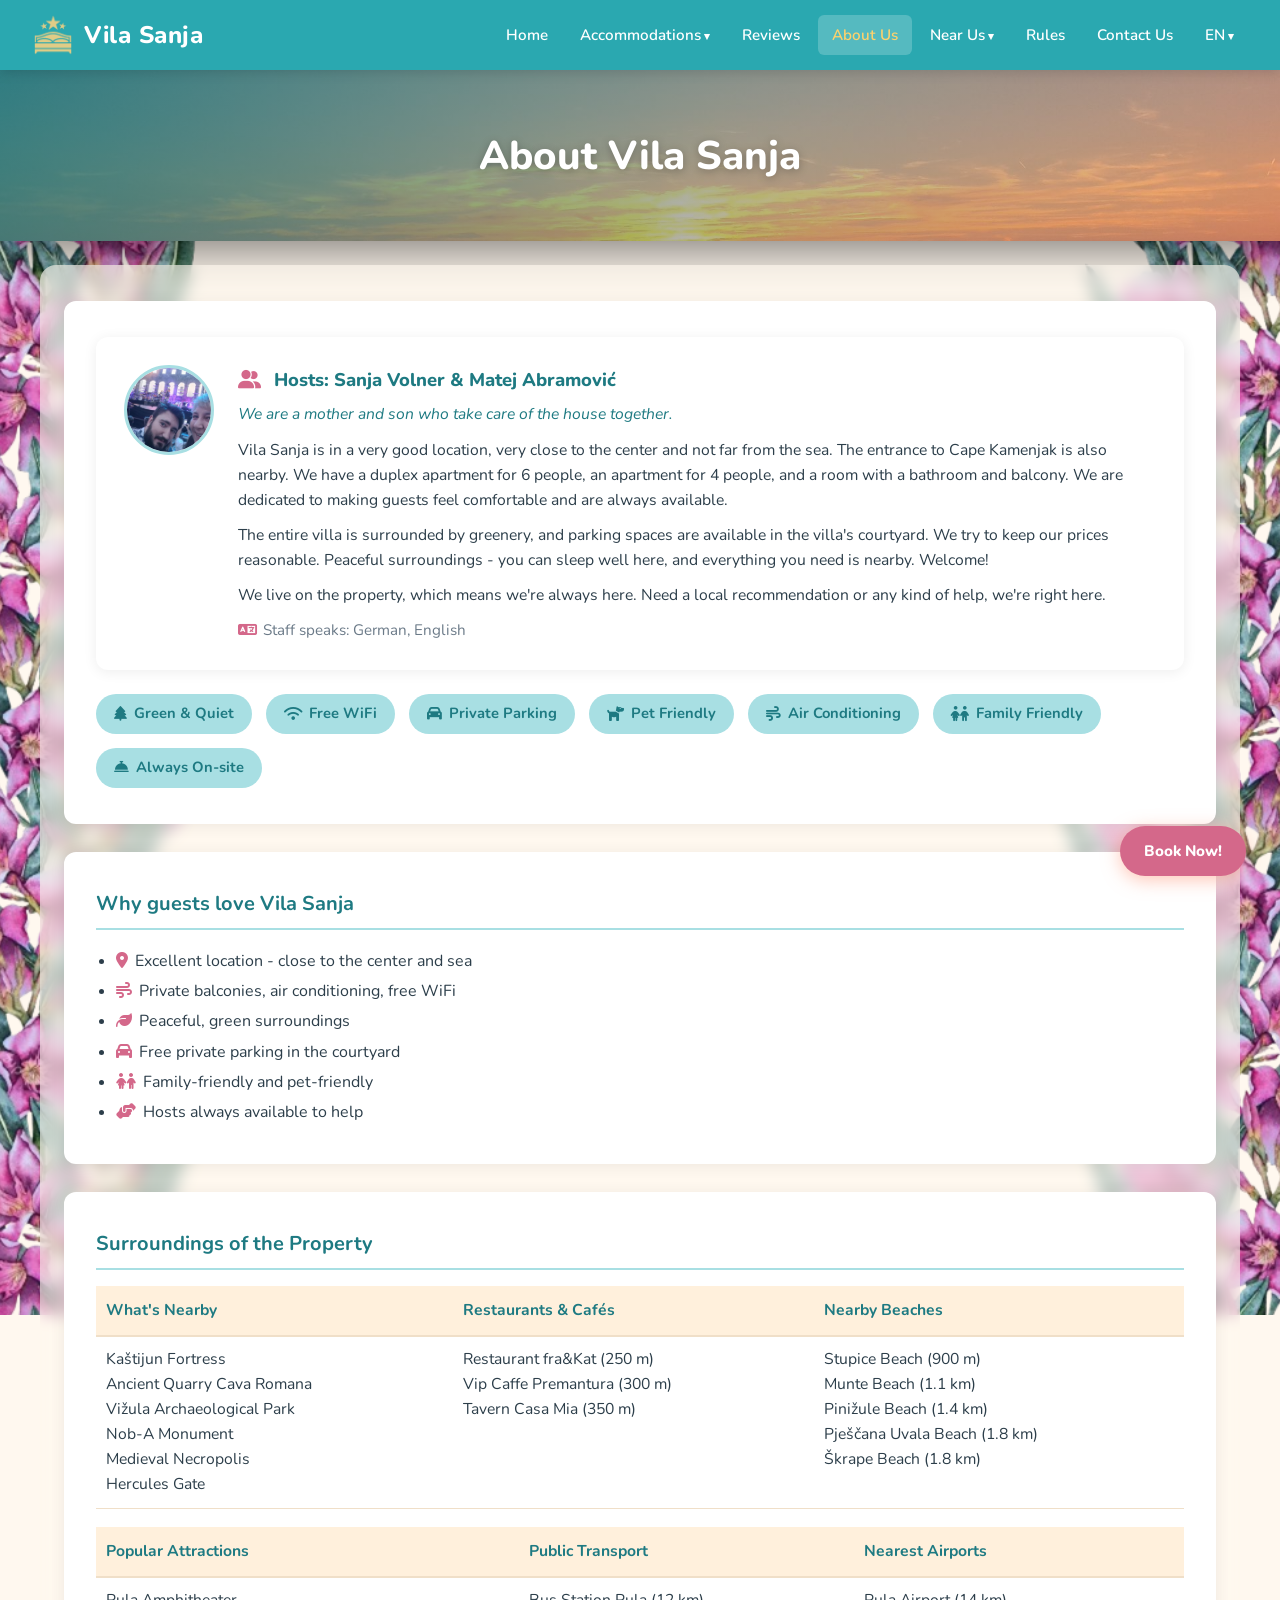
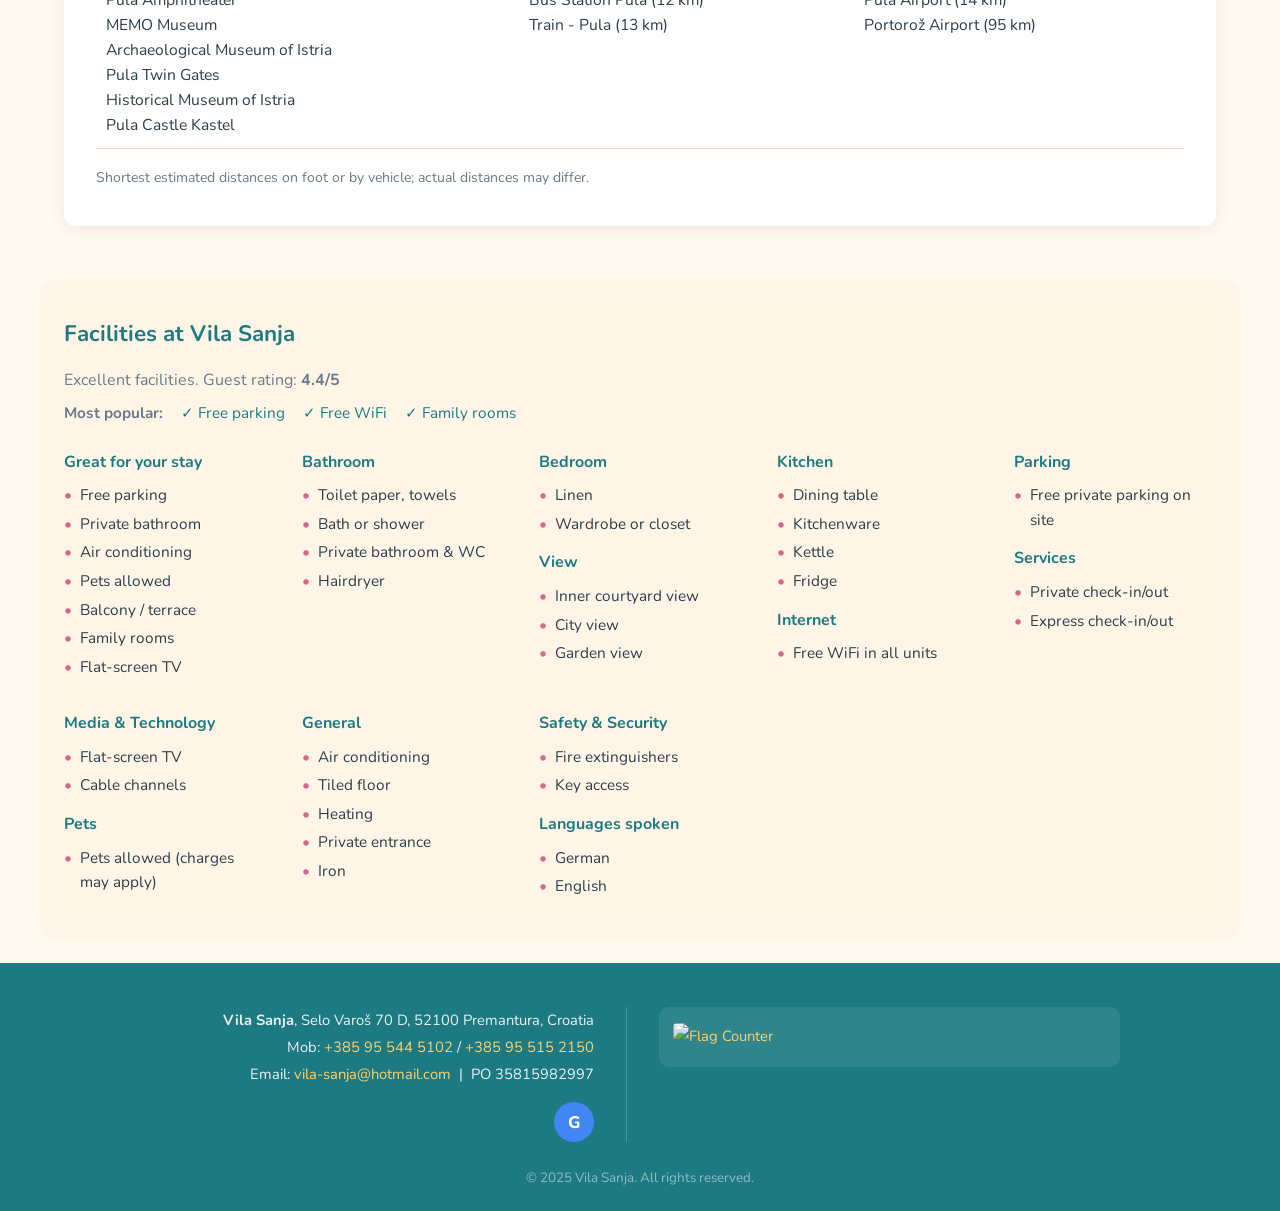
==== commit bc424817: "Enhance navigation by excluding dropdowns from link event listeners and adding mobile dropdown funct" ====
--- a/about.html
+++ b/about.html
@@ -4,21 +4,8 @@
     <meta charset="UTF-8">
     <meta name="viewport" content="width=device-width, initial-scale=1.0">
     <title>About Us - Vila Sanja, Premantura</title>
-    <meta name="description" content="Learn about Vila Sanja, a family-run villa in Premantura, Istria. Meet your hosts and discover what makes our guests keep coming back.">
-    <meta property="og:type" content="website">
-    <meta property="og:site_name" content="Vila Sanja">
-    <meta property="og:locale" content="en_US">
-    <meta property="og:title" content="About Us – Vila Sanja | Family Villa in Premantura">
-    <meta property="og:description" content="Learn about Vila Sanja, a family-run villa in Premantura, Istria. Meet your hosts and discover what makes our guests keep coming back.">
-    <meta property="og:image" content="https://vilasanja.com/images/depo/sunset.jpg">
-    <meta property="og:url" content="https://vilasanja.com/about.html">
-    <meta name="twitter:card" content="summary_large_image">
-    <meta name="twitter:title" content="About Us – Vila Sanja | Family Villa in Premantura">
-    <meta name="twitter:description" content="Learn about Vila Sanja, a family-run villa in Premantura, Istria. Meet your hosts and discover what makes our guests keep coming back.">
-    <meta name="twitter:image" content="https://vilasanja.com/images/depo/sunset.jpg>
     <link rel="icon" type="image/png" href="images/depo/logo.png">
     <link rel="stylesheet" href="styles.css">
-    <script>try{document.documentElement.setAttribute('data-theme',localStorage.getItem('vs-theme')||'light')}catch(e){}</script>
     <link rel="stylesheet" href="https://cdnjs.cloudflare.com/ajax/libs/font-awesome/6.4.2/css/all.min.css">
 </head>
 <body>
@@ -62,9 +49,6 @@
                     <li><a href="#" class="lang-option" data-lang="de">DE - Deutsch</a></li>
                 </ul>
             </li>
-            <li>
-                <button class="dark-mode-toggle" id="dark-mode-btn" aria-label="Switch to dark mode"><i class="fa-solid fa-moon"></i></button>
-            </li>
         </ul>
     </nav>
 </header>
@@ -262,7 +246,7 @@
         nav.classList.remove('active');
     }
 });
-document.querySelectorAll('nav a:not(.lang-option):not(.lang-toggle)').forEach(link => {
+document.querySelectorAll('nav a:not(.lang-option):not(.lang-toggle):not(.dropdown-toggle)').forEach(link => {
     link.addEventListener('click', () => {
         menuToggle.classList.remove('active');
         nav.classList.remove('active');
--- a/styles.css
+++ b/styles.css
@@ -29,9 +29,9 @@
     --sand:      #0F1923;
     --sand-mid:  #152031;
     --sand-dark: #1A2B3D;
-    --sea:       #2EC4B6;
-    --sea-deep:  #3DCFC1;
-    --sea-light: #2A5A6A;
+    --sea:       #0D8F89;
+    --sea-deep:  #17A09A;
+    --sea-light: #1A4550;
     --coral:     #E07898;
     --coral-dk:  #C85E80;
     --sun:       #FFD26B;
@@ -61,7 +61,7 @@
     border: 1px solid #243A4E;
 }
 [data-theme="dark"] .dropdown-menu a {
-    color: #3DCFC1;
+    color: #17A09A;
 }
 [data-theme="dark"] .dropdown-menu a:hover,
 [data-theme="dark"] .dropdown-menu a.active {
@@ -105,7 +105,7 @@
 /* ── Feat chip — fix near-zero contrast (sea-light bg + sea-deep text) ── */
 [data-theme="dark"] .feat-chip {
     background: rgba(46, 196, 182, 0.13);
-    color: #3DCFC1;
+    color: #17A09A;
 }
 
 /* ── Note box & time slot ── */
@@ -205,6 +205,37 @@
 }
 [data-theme="dark"] .dark-mode-toggle:hover {
     background: rgba(46,196,182,0.32);
+}
+
+/* Label hidden on desktop, shown in mobile nav */
+.dm-label { display: none; }
+
+@media (max-width: 800px) {
+    .dark-mode-toggle {
+        width: 100%;
+        height: auto;
+        border-radius: 6px;
+        padding: 8px 14px;
+        font-size: 0.95rem;
+        font-weight: 600;
+        justify-content: flex-start;
+        gap: 10px;
+        margin: 0;
+        background: transparent;
+        transform: none;
+    }
+    .dark-mode-toggle:hover {
+        background: rgba(255,255,255,0.2);
+        transform: none;
+    }
+    [data-theme="dark"] .dark-mode-toggle {
+        background: transparent;
+        color: #FFD26B;
+    }
+    [data-theme="dark"] .dark-mode-toggle:hover {
+        background: rgba(255,255,255,0.1);
+    }
+    .dm-label { display: inline; }
 }
 
 *, *::before, *::after { box-sizing: border-box; }
@@ -1100,6 +1131,8 @@
     }
     .dropdown-menu a { padding-left: 32px; }
     header { padding: 0 20px; }
+    /* Mobile dropdown open state — toggled by JS on first tap */
+    nav li.dropdown.mob-open > .dropdown-menu { display: block; }
 }
 
 @media (max-width: 750px) {
@@ -1124,3 +1157,18 @@
     .hero { height: calc(100svh - 60px); }
     .hero-mini h1 { font-size: 1.5rem; }
 }
+
+/* ── REVEAL ON SCROLL ── */
+.reveal {
+    opacity: 0;
+    transform: translateY(38px);
+    transition: opacity 0.55s cubic-bezier(0.22, 1, 0.36, 1),
+                transform 0.55s cubic-bezier(0.22, 1, 0.36, 1);
+}
+.reveal.visible {
+    opacity: 1;
+    transform: translateY(0);
+}
+@media (prefers-reduced-motion: reduce) {
+    .reveal { transform: none; transition: opacity 0.3s ease; }
+}
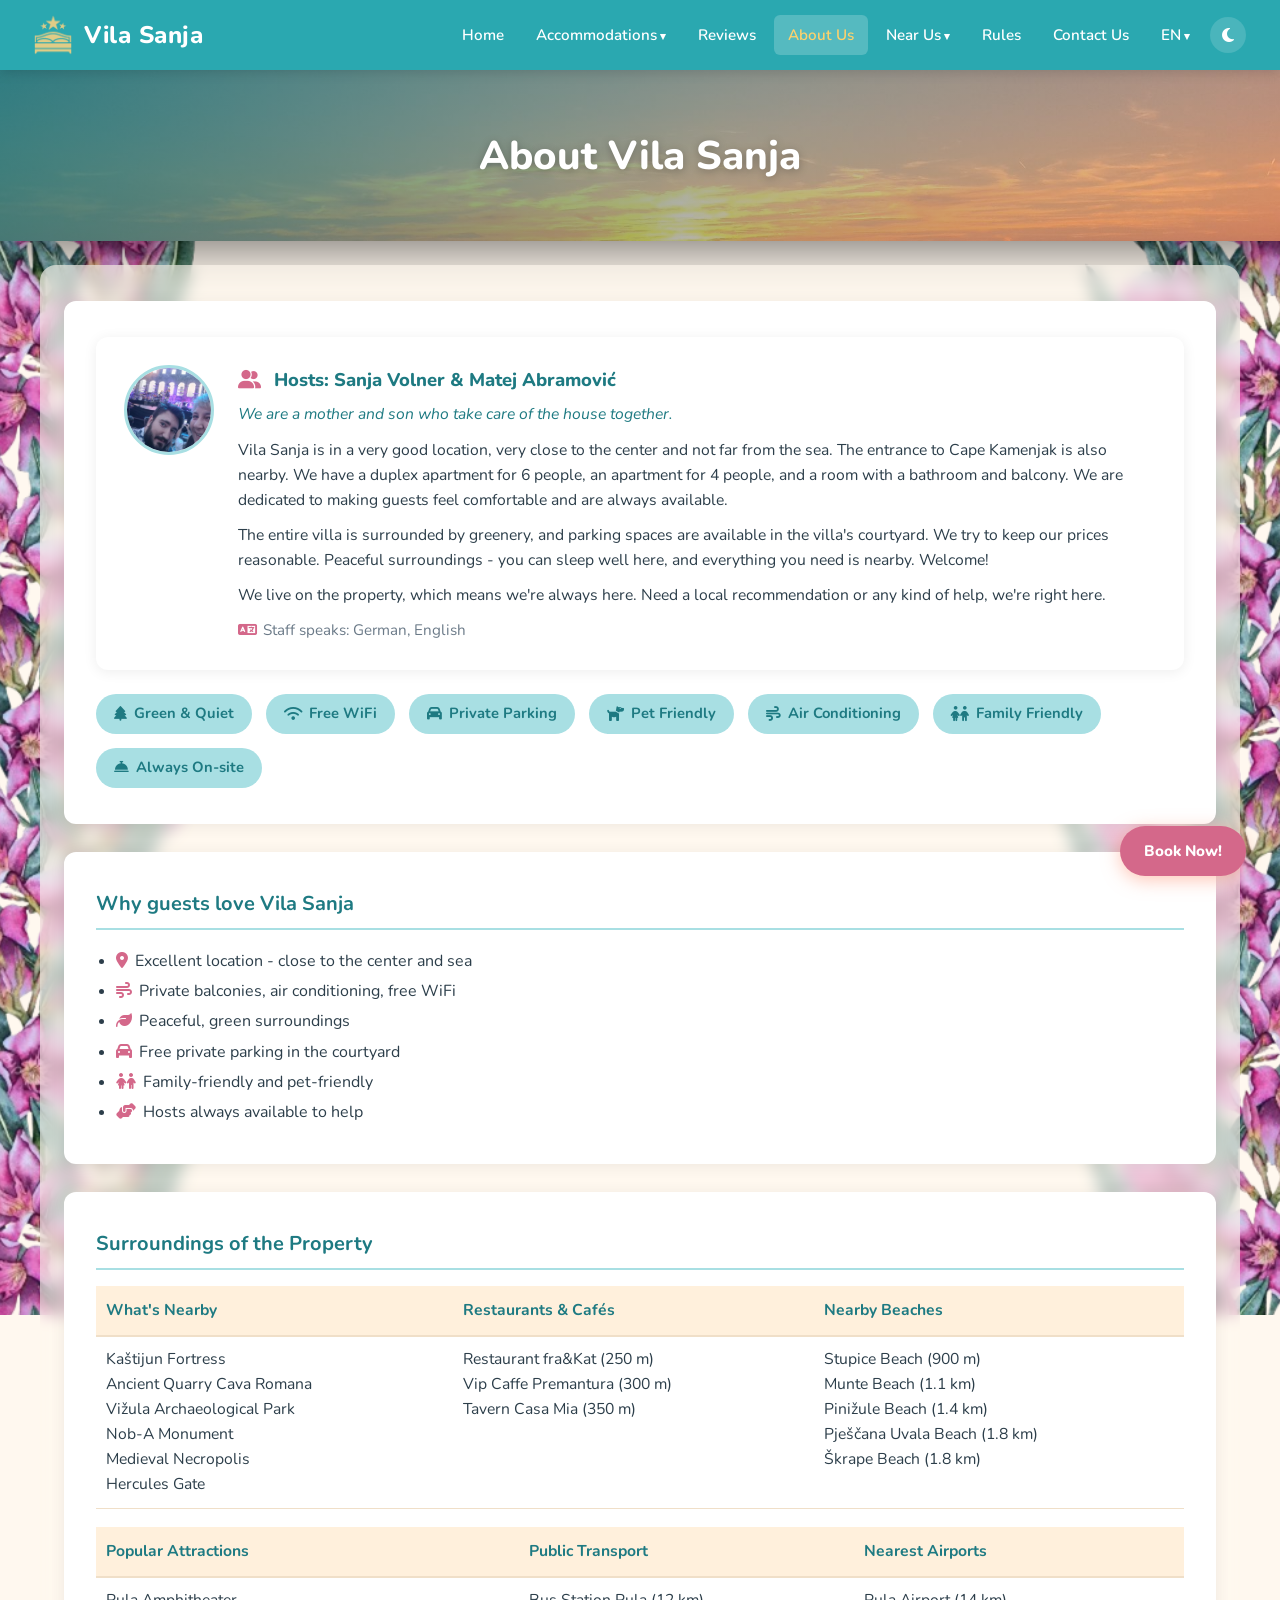
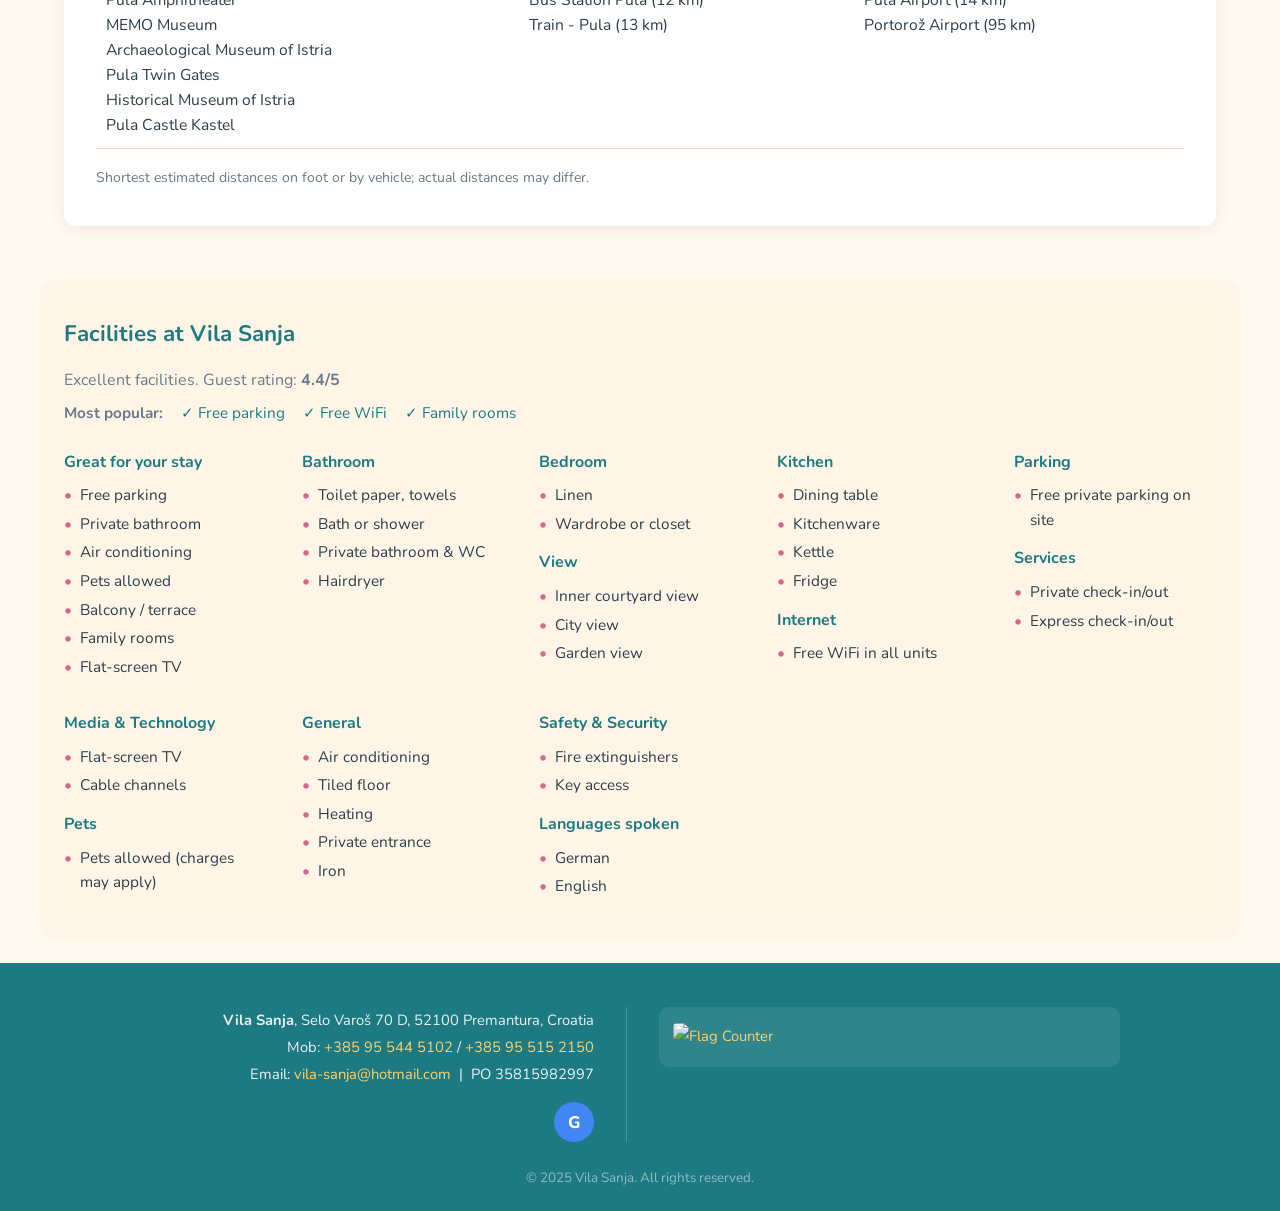
==== commit 61fb4b19: "Merge branch 'main' of https://github.com/maabra/vila-sanja-example" ====
--- a/about.html
+++ b/about.html
@@ -4,8 +4,21 @@
     <meta charset="UTF-8">
     <meta name="viewport" content="width=device-width, initial-scale=1.0">
     <title>About Us - Vila Sanja, Premantura</title>
+    <meta name="description" content="Learn about Vila Sanja, a family-run villa in Premantura, Istria. Meet your hosts and discover what makes our guests keep coming back.">
+    <meta property="og:type" content="website">
+    <meta property="og:site_name" content="Vila Sanja">
+    <meta property="og:locale" content="en_US">
+    <meta property="og:title" content="About Us – Vila Sanja | Family Villa in Premantura">
+    <meta property="og:description" content="Learn about Vila Sanja, a family-run villa in Premantura, Istria. Meet your hosts and discover what makes our guests keep coming back.">
+    <meta property="og:image" content="https://vilasanja.com/images/depo/sunset.jpg">
+    <meta property="og:url" content="https://vilasanja.com/about.html">
+    <meta name="twitter:card" content="summary_large_image">
+    <meta name="twitter:title" content="About Us – Vila Sanja | Family Villa in Premantura">
+    <meta name="twitter:description" content="Learn about Vila Sanja, a family-run villa in Premantura, Istria. Meet your hosts and discover what makes our guests keep coming back.">
+    <meta name="twitter:image" content="https://vilasanja.com/images/depo/sunset.jpg>
     <link rel="icon" type="image/png" href="images/depo/logo.png">
     <link rel="stylesheet" href="styles.css">
+    <script>try{document.documentElement.setAttribute('data-theme',localStorage.getItem('vs-theme')||'light')}catch(e){}</script>
     <link rel="stylesheet" href="https://cdnjs.cloudflare.com/ajax/libs/font-awesome/6.4.2/css/all.min.css">
 </head>
 <body>
@@ -48,6 +61,9 @@
                     <li><a href="#" class="lang-option" data-lang="hr">HR - Hrvatski</a></li>
                     <li><a href="#" class="lang-option" data-lang="de">DE - Deutsch</a></li>
                 </ul>
+            </li>
+            <li>
+                <button class="dark-mode-toggle" id="dark-mode-btn" aria-label="Switch to dark mode"><i class="fa-solid fa-moon"></i><span class="dm-label">Dark mode</span></button>
             </li>
         </ul>
     </nav>
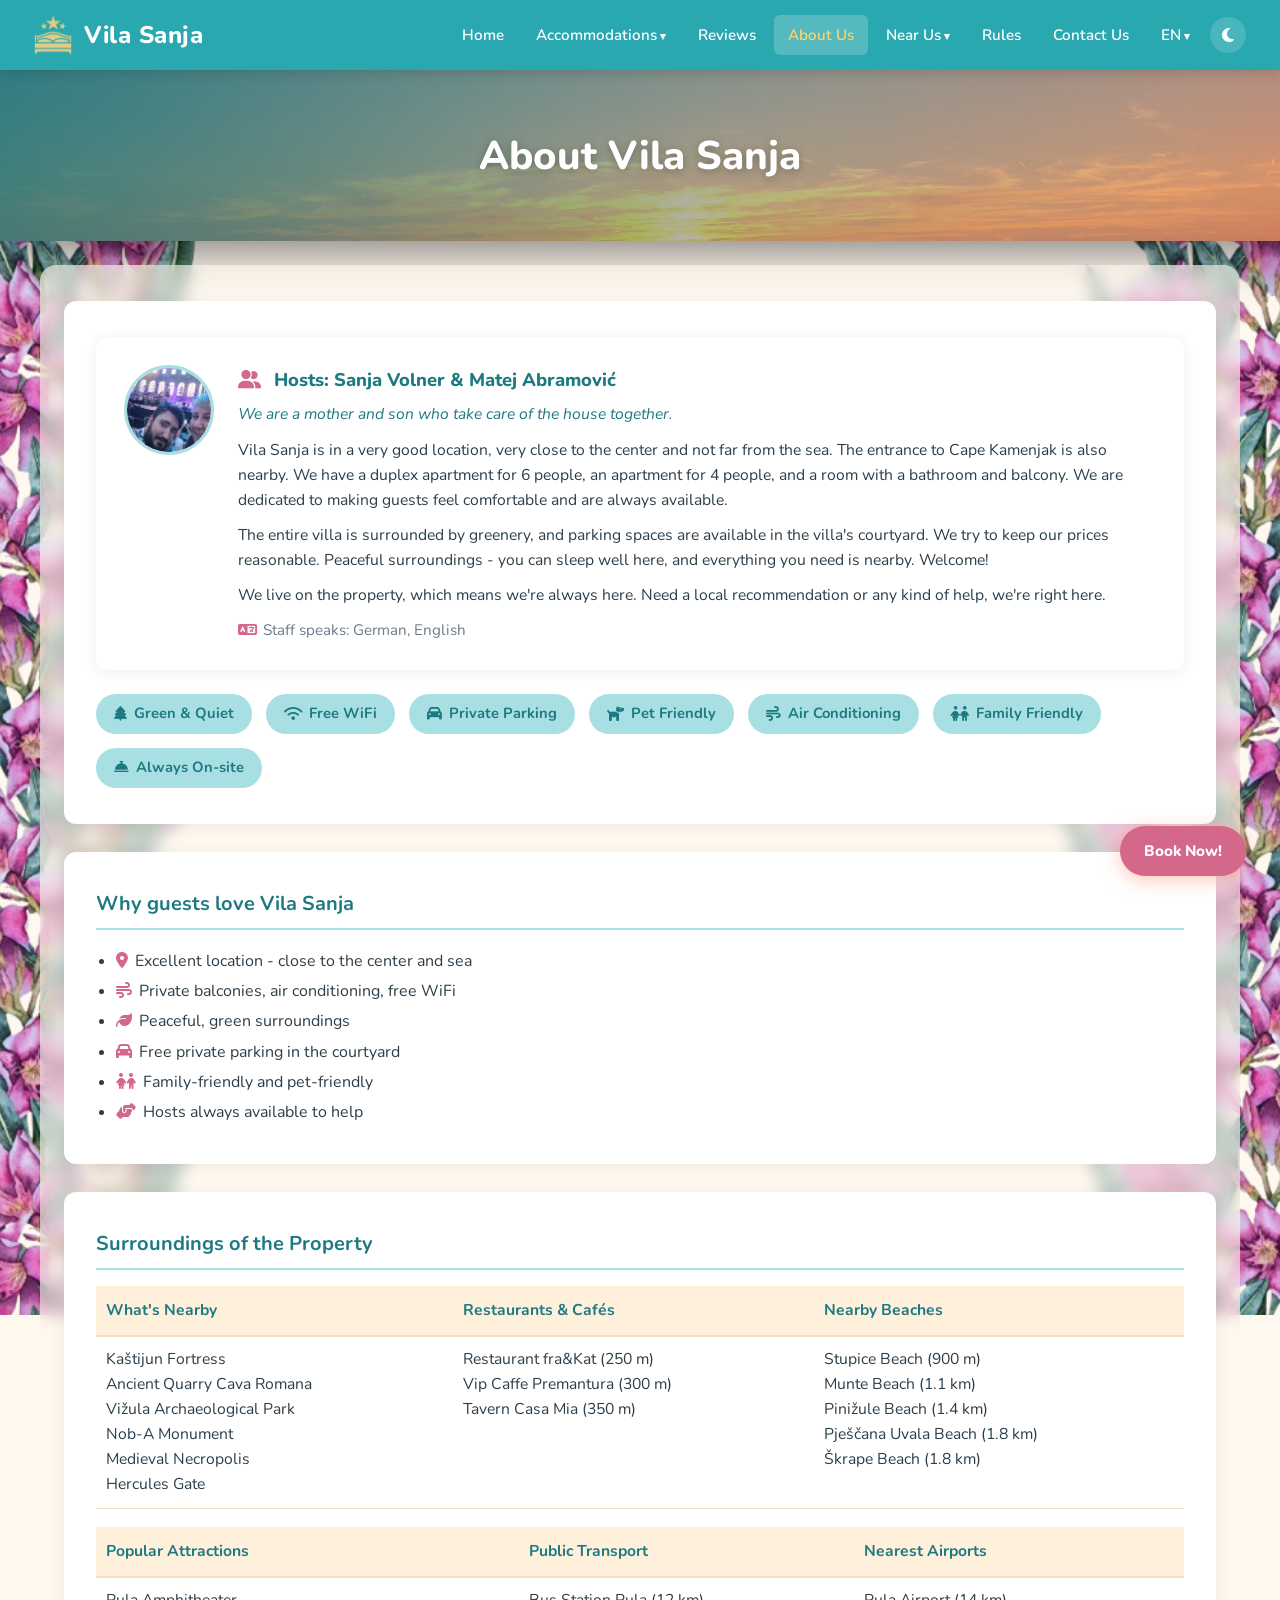
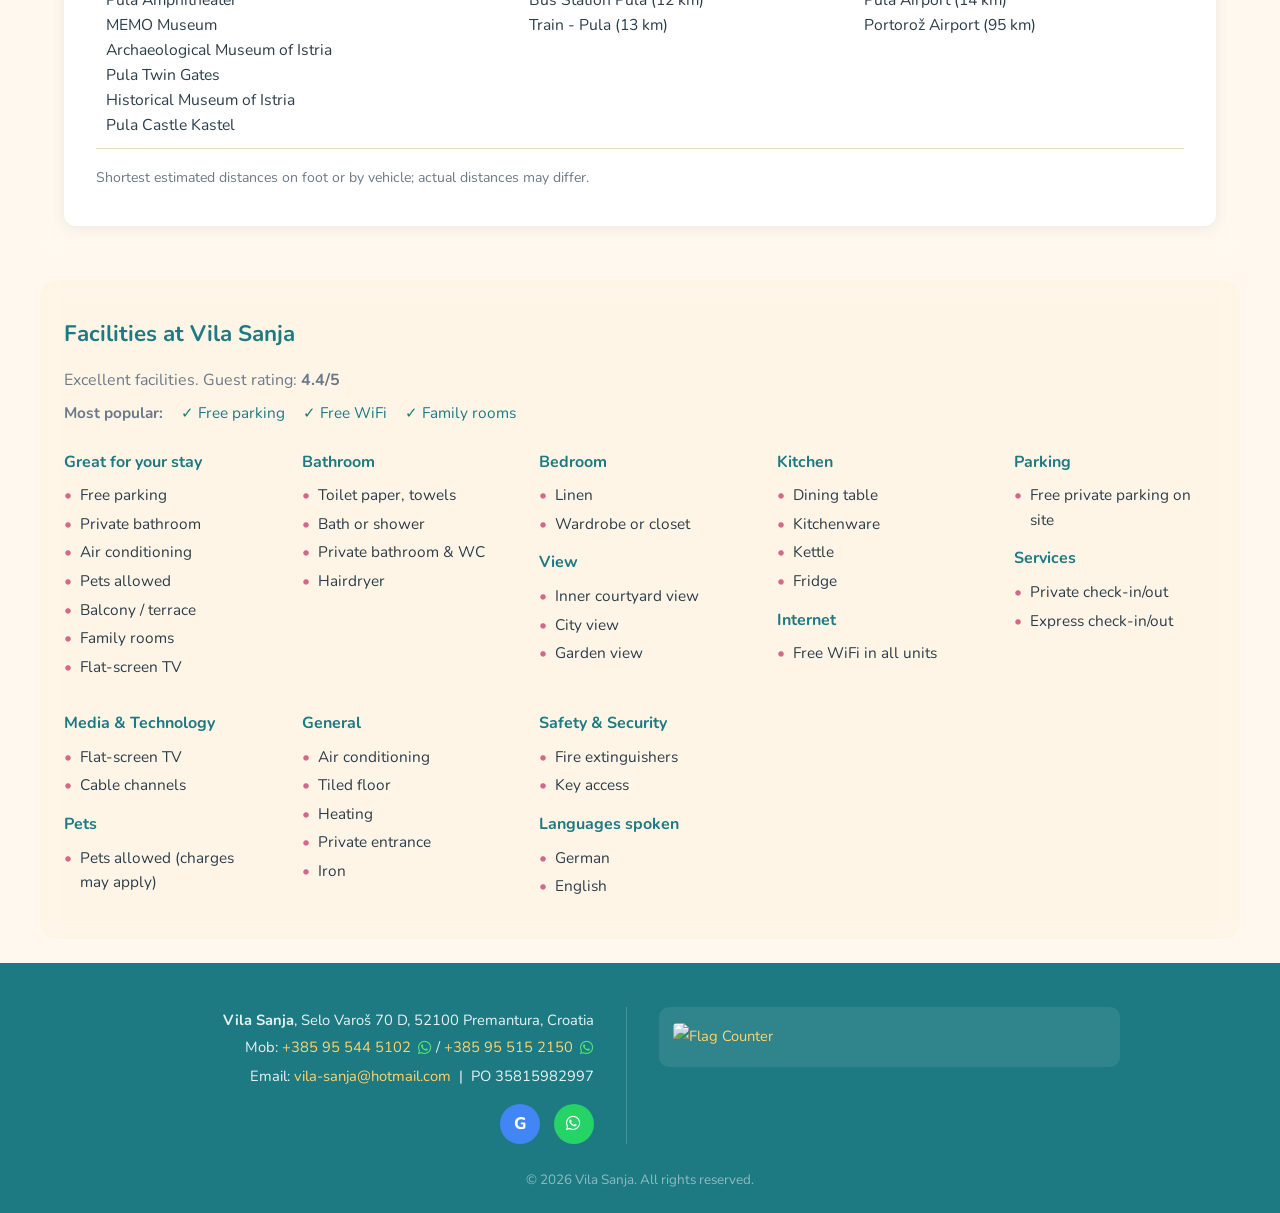
==== commit 79287714: "Add WhatsApp links, back-to-top button, copy-email, and mobile UX improvements - Add WhatsApp click-" ====
--- a/about.html
+++ b/about.html
@@ -3,6 +3,7 @@
 <head>
     <meta charset="UTF-8">
     <meta name="viewport" content="width=device-width, initial-scale=1.0">
+    <link rel="icon" type="image/png" href="images/depo/logo.png">
     <title>About Us - Vila Sanja, Premantura</title>
     <meta name="description" content="Learn about Vila Sanja, a family-run villa in Premantura, Istria. Meet your hosts and discover what makes our guests keep coming back.">
     <meta property="og:type" content="website">
@@ -10,12 +11,12 @@
     <meta property="og:locale" content="en_US">
     <meta property="og:title" content="About Us – Vila Sanja | Family Villa in Premantura">
     <meta property="og:description" content="Learn about Vila Sanja, a family-run villa in Premantura, Istria. Meet your hosts and discover what makes our guests keep coming back.">
-    <meta property="og:image" content="https://vilasanja.com/images/depo/sunset.jpg">
-    <meta property="og:url" content="https://vilasanja.com/about.html">
+    <meta property="og:image" content="https://maabra.github.io/vila-sanja-example/images/depo/sunset.jpg">
+    <meta property="og:url" content="https://maabra.github.io/vila-sanja-example/about.html">
     <meta name="twitter:card" content="summary_large_image">
     <meta name="twitter:title" content="About Us – Vila Sanja | Family Villa in Premantura">
     <meta name="twitter:description" content="Learn about Vila Sanja, a family-run villa in Premantura, Istria. Meet your hosts and discover what makes our guests keep coming back.">
-    <meta name="twitter:image" content="https://vilasanja.com/images/depo/sunset.jpg>
+    <meta name="twitter:image" content="https://maabra.github.io/vila-sanja-example/images/depo/sunset.jpg>
     <link rel="icon" type="image/png" href="images/depo/logo.png">
     <link rel="stylesheet" href="styles.css">
     <script>try{document.documentElement.setAttribute('data-theme',localStorage.getItem('vs-theme')||'light')}catch(e){}</script>
@@ -234,10 +235,11 @@
     <div class="footer-main">
         <div class="footer-info">
             <strong>Vila Sanja</strong>, Selo Varoš 70 D, 52100 Premantura, Croatia<br>
-            Mob: <a href="tel:+385955445102">+385 95 544 5102</a> / <a href="tel:+385955152150">+385 95 515 2150</a><br>
+            Mob: <a href="tel:+385955445102">+385 95 544 5102</a> <a href="https://wa.me/385955445102" target="_blank" class="wa-link" aria-label="WhatsApp"><i class="fa-brands fa-whatsapp"></i></a> / <a href="tel:+385955152150">+385 95 515 2150</a> <a href="https://wa.me/385955152150" target="_blank" class="wa-link" aria-label="WhatsApp"><i class="fa-brands fa-whatsapp"></i></a><br>
             Email: <a href="mailto:vila-sanja@hotmail.com">vila-sanja@hotmail.com</a> &nbsp;|&nbsp; PO 35815982997
             <div class="footer-icons">
                 <a href="https://goo.gl/maps/4n1o6Q5zZ8w6j7yF8" target="_blank" class="f-icon f-g" aria-label="Google Maps">G</a>
+                <a href="https://wa.me/385955445102" target="_blank" class="f-icon f-wa" aria-label="WhatsApp"><i class="fa-brands fa-whatsapp"></i></a>
             </div>
         </div>
         <div class="footer-divider"></div>
@@ -269,5 +271,6 @@
     });
 });
 </script>
+<button class="back-to-top" id="back-to-top-btn" aria-label="Back to top"><i class="fa-solid fa-chevron-up"></i></button>
 </body>
 </html>
--- a/styles.css
+++ b/styles.css
@@ -264,6 +264,7 @@
     justify-content: space-between;
     align-items: center;
     box-shadow: 0 2px 12px rgba(0,0,0,0.15);
+    transition: transform 0.25s ease, box-shadow 0.2s;
 }
 
 .header-logo {
@@ -1158,6 +1159,52 @@
     .hero-mini h1 { font-size: 1.5rem; }
 }
 
+/* ── BACK TO TOP ── */
+.back-to-top {
+    position: fixed;
+    bottom: 90px; right: 34px;
+    background: var(--sea);
+    color: var(--white);
+    width: 44px; height: 44px;
+    border: none; border-radius: 50%;
+    display: flex; align-items: center; justify-content: center;
+    font-size: 1.1rem;
+    cursor: pointer;
+    opacity: 0; pointer-events: none;
+    transition: opacity 0.3s, transform 0.2s, background 0.2s;
+    z-index: 998;
+    box-shadow: 0 3px 12px rgba(0,0,0,0.2);
+}
+.back-to-top.visible { opacity: 1; pointer-events: auto; }
+.back-to-top:hover { background: var(--sea-deep); transform: translateY(-3px); }
+[data-theme="dark"] .back-to-top { background: var(--sea-deep); }
+[data-theme="dark"] .back-to-top:hover { background: var(--sea); }
+
+/* ── WHATSAPP link ── */
+.wa-link {
+    color: #25D366;
+    font-size: 1.05em;
+    margin-left: 3px;
+    text-decoration: none;
+    vertical-align: middle;
+    transition: color 0.15s;
+}
+.wa-link:hover { color: #128C7E; text-decoration: none; }
+footer .wa-link { color: #4AE57A; }
+footer .wa-link:hover { color: #25D366; }
+.f-wa { background: #25D366; color: #fff; font-size: 1.05rem; }
+
+/* ── COPY EMAIL ── */
+.copy-email-btn {
+    background: none; border: none; cursor: pointer;
+    color: var(--sea); font-size: 0.88rem;
+    padding: 2px 6px; border-radius: 4px;
+    transition: color 0.15s, background 0.15s;
+    vertical-align: middle;
+}
+.copy-email-btn:hover { background: var(--sand-mid); color: var(--sea-deep); }
+.copy-email-btn.copied { color: #1e8449; }
+
 /* ── REVEAL ON SCROLL ── */
 .reveal {
     opacity: 0;
